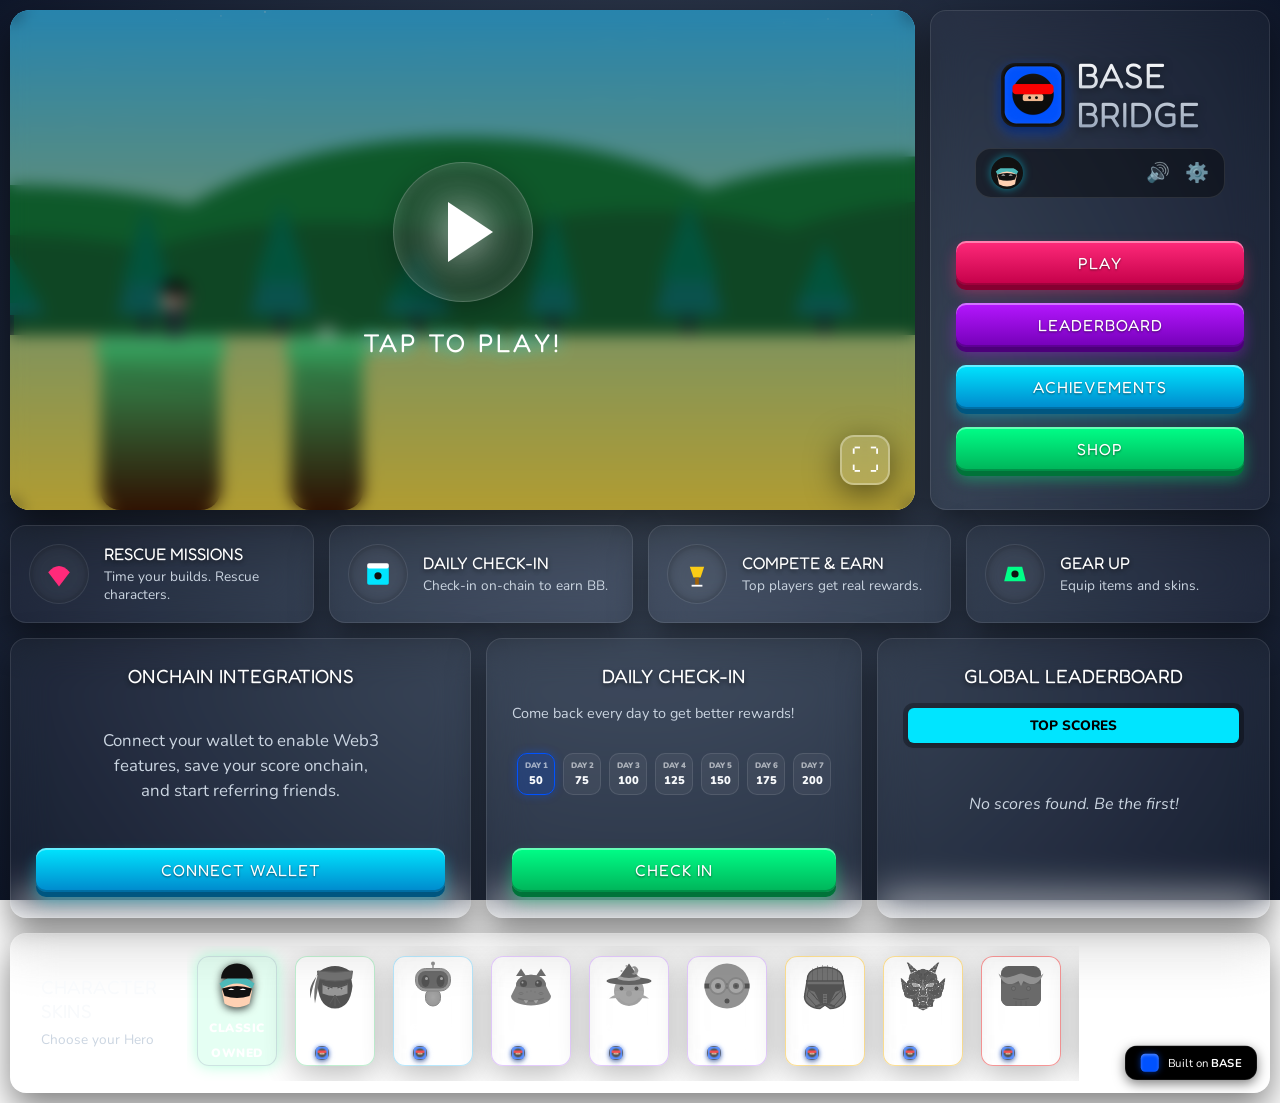
==== index.html @ f9de20bb "Reposition menu card below game in Wide Mode with horizontal toolbar layout" ====
<!DOCTYPE html>
<html lang="en">
<head>
<meta name="viewport" content="width=device-width, initial-scale=1.0, maximum-scale=1.0, user-scalable=no, viewport-fit=cover">

<title>Base Bridge</title>

<link rel="icon" type="image/png" href="/favicon.png">

<script type="importmap">
  {
    "imports": {
      "viem": "https://esm.sh/viem",
      "viem/chains": "https://esm.sh/viem/chains"
    }
  }
</script>

<link href="https://fonts.googleapis.com/css2?family=Fredoka+One&family=Nunito:wght@400;600;700;800;900&display=swap" rel="stylesheet">
<link rel="stylesheet" href="css/styles.css?v=97">
<script defer src="https://cdnjs.cloudflare.com/ajax/libs/ethers/6.7.0/ethers.umd.min.js"></script>
<!-- WalletConnect / Reown Standalone Modal -->
<script src="https://cdn.jsdelivr.net/npm/@walletconnect/modal@2.6.2/dist/index.js"></script>
<script defer src="js/firebase-config.js?v=97"></script>
<script defer src="js/web3.js?v=97"></script>
<script defer src="js/game.js?v=97"></script>
</head>
<body>
  
  <div id="modal-daily-calendar" class="modal-backdrop hidden" style="z-index: 99999 !important;" onclick="this.classList.add('hidden')">
    <div style="position: absolute; top: 10px; left: 10px; color: rgba(255,255,255,0.2); font-size: 10px; pointer-events: none;">v17</div>
    <div class="neon-modal" onclick="event.stopPropagation()">
      <div class="neon-modal-header">
        <div class="neon-title-box">DAILY CHECK-IN</div>
        <button class="neon-close" onclick="document.getElementById('modal-daily-calendar').classList.add('hidden')">&times;</button>
      </div>
      <div class="neon-cards-container" id="neon-cards-container"></div>
      <div class="neon-timeline-container" id="neon-timeline-container">
        <div class="neon-timeline-line"></div>
        <div class="neon-timeline-nodes" id="neon-timeline-nodes"></div>
      </div>
      <div class="neon-modal-footer" style="margin-top: 25px; text-align: center;">
        <button class="btn neon-claim-btn" id="btn-claim-daily">CHECK IN TODAY</button>
      </div>
    </div>
  </div>

  <div id="app">
    
    <!-- Top Row: Game & Menu -->
    <section class="top-row">
      <!-- Game Card -->
      <div class="game-card">
        <!-- Overlay Header -->
        <div class="game-header" id="game-header-ui" style="opacity: 0; pointer-events: none; transition: opacity 0.5s;">
          <div class="gh-left">
            <div class="gh-stat">
              <span class="gh-label">SCORE</span>
              <span class="gh-val" id="ui-score">0</span>
            </div>
            <div class="gh-stat">
              <span class="gh-label">BEST</span>
              <span class="gh-val" id="ui-best">0</span>
            </div>
          </div>
          <div class="gh-center">
            <div class="gh-level-text" id="ui-level-name">GREEN HILLS</div>
            <div class="gh-level-bar"><div class="gh-level-fill" id="ui-level-fill"></div></div>
          </div>
          <div class="gh-right">
            <div class="gh-coins"><div class="bb-token-small"></div> <span id="ui-coins">0</span></div>
          </div>
        </div>

        <!-- Canvas Wrapper -->
        <div class="canvas-wrapper" id="canvas-wrapper">
          <canvas id="gameCanvas"></canvas>
          
          <div id="start-overlay" class="game-overlay" style="background: rgba(0,0,0,0.3); backdrop-filter: blur(8px); display: flex; flex-direction: column; align-items: center; justify-content: center;">
            <div id="btn-start-overlay" style="width: 140px; height: 140px; background: rgba(255,255,255,0.1); backdrop-filter: blur(10px); border-radius: 50%; border: 1px solid rgba(255,255,255,0.2); display: flex; justify-content: center; align-items: center; cursor: pointer; box-shadow: 0 8px 32px rgba(0,0,0,0.3), inset 0 0 15px rgba(255,255,255,0.1); transition: 0.3s; margin-bottom: 25px;" onmouseover="this.style.transform='scale(1.1)'" onmouseout="this.style.transform='scale(1)'">
              <div style="width: 0; height: 0; border-top: 30px solid transparent; border-bottom: 30px solid transparent; border-left: 45px solid #fff; margin-left: 15px; filter: drop-shadow(0 0 20px rgba(255,255,255,0.8));"></div>
            </div>
            <div style="font-family: 'Fredoka One'; color: #fff; font-size: 1.6rem; text-transform: uppercase; letter-spacing: 3px; text-shadow: 0 0 15px rgba(0,229,255,1);">Tap to Play!</div>
          </div>

          <div id="perfect-msg" class="hidden">RESCUED! +2</div>
          <div id="tutorial-msg" class="tutorial-overlay hidden">
            <div class="tut-icon-svg"></div>
            <div class="tut-text">Tap and hold to build the bridge.</div>
          </div>
          <div class="game-overlay hidden" id="game-over-overlay">
            <h2 class="go-title">GAME OVER!</h2>
            <div class="go-stats-container" style="justify-content: center;">
              <!-- The single breakdown card will be injected here via JS -->
            </div>
            <div class="go-btn-wrapper" style="display:flex; flex-direction:column; gap:10px; margin-top:0;">
              <button class="btn btn-aaa btn-pink" id="btn-restart">PLAY AGAIN</button>
              <button class="btn btn-aaa btn-blue hidden" id="btn-submit-score">SUBMIT SCORE TO WEB3</button>
              <button class="btn btn-aaa btn-blue hidden" id="btn-revive" style="background: linear-gradient(135deg, #00e5ff, #0052ff); box-shadow: 0 0 20px rgba(0, 229, 255, 0.4); border: none; font-weight: 900; text-shadow: 0 0 10px rgba(255,255,255,0.5);">REVIVE (50 BB)</button>
            </div>
          </div>
        </div>
        <button id="btn-fullscreen" class="fullscreen-btn" title="Toggle Fullscreen">⛶</button>
      </div>

      <!-- Menu Card -->
      <div class="menu-card glass-panel">
        <div class="menu-top" style="height: 10px;"></div>
        <div class="menu-title-area">
          <div style="display: flex; align-items: center; gap: 12px; justify-content: center;">
            <div class="main-logo-icon"></div>
            <h1 class="menu-title">BASE<br>BRIDGE</h1>
          </div>
          <div class="user-profile-area" id="user-profile-area">
            <div class="user-avatar" id="current-user-avatar" style="width: 32px; height: 32px; border-radius: 50%; flex-shrink: 0; box-shadow: 0 0 8px rgba(0,229,255,0.5); overflow: hidden; display: flex; justify-content: center; align-items: center; background: #111;"></div>
            <span id="current-user-name" style="font-weight: 800; font-size: 1.1rem; color: #fff; flex: 1; text-align: left; overflow: hidden; text-overflow: ellipsis; white-space: nowrap;">Player</span>
            <div id="btn-mute-toggle" style="cursor: pointer; opacity: 0.8; font-size: 1.2rem; transition: 0.2s;" onmouseover="this.style.opacity=1" onmouseout="this.style.opacity=0.8">🔊</div>
            <div id="btn-profile-settings" style="cursor: pointer; opacity: 0.8; font-size: 1.2rem; transition: 0.2s; padding-left: 5px;" onmouseover="this.style.opacity=1" onmouseout="this.style.opacity=0.8">⚙️</div>
          </div>
        </div>
        
        <div class="menu-buttons">
          <button class="btn btn-aaa btn-pink" id="btn-play">PLAY</button>
          <button class="btn btn-aaa btn-purple" id="btn-leaderboard">LEADERBOARD</button>
          <button class="btn btn-aaa btn-blue" id="btn-achievements">ACHIEVEMENTS</button>
          <button class="btn btn-aaa btn-green" id="btn-equipment">SHOP</button>
        </div>
      </div>
    </section>

    <!-- Features Row -->
    <section class="features-row">
      <div class="feature-card glass-panel" id="fc-skill">
        <div class="fc-icon"><div class="svg-feat-rescue"></div></div>
        <div class="fc-text">
          <h4>RESCUE MISSIONS</h4>
          <p>Time your builds. Rescue characters.</p>
        </div>
      </div>
      <div class="feature-card glass-panel" id="fc-daily" onclick="window.openDailyModal()">
        <div class="fc-icon"><div class="svg-feat-daily"></div></div>
        <div class="fc-text">
          <h4>DAILY CHECK-IN</h4>
          <p>Check-in on-chain to earn BB.</p>
        </div>
      </div>
      <div class="feature-card glass-panel" id="fc-compete" onclick="document.getElementById('btn-leaderboard').click()">
        <div class="fc-icon"><div class="svg-feat-compete"></div></div>
        <div class="fc-text">
          <h4>COMPETE & EARN</h4>
          <p>Top players get real rewards.</p>
        </div>
      </div>
      <div class="feature-card glass-panel" id="fc-own" onclick="document.getElementById('btn-equipment').click()">
        <div class="fc-icon"><div class="svg-feat-gear"></div></div>
        <div class="fc-text">
          <h4>GEAR UP</h4>
          <p>Equip items and skins.</p>
        </div>
      </div>
    </section>

    <!-- Panels Row -->
    <section class="panels-row">
      <!-- Onchain Integrations -->
      <div class="panel-card glass-panel onchain-panel" id="onchain-panel">
        <h3 class="panel-title">ONCHAIN INTEGRATIONS</h3>
        <div id="onchain-connect-view" class="oc-connect-view">
          <div class="oc-text-wrapper">
            <p>Connect your wallet to enable Web3 features, save your score onchain, and start referring friends.</p>
          </div>
          <button class="btn btn-aaa btn-blue oc-bottom-btn" id="btn-connect-wallet">Checking Wallet...</button>
        </div>
        <div id="onchain-details-view" class="oc-list hidden">
          <div class="oc-item">
            <div class="oc-left"><span class="oc-icon-svg svg-net"></span> Connected to Base</div>
            <strong class="oc-val" id="network-status">No</strong>
          </div>
          <div class="oc-item">
            <div class="oc-left"><span class="oc-icon-svg svg-wallet"></span> Wallet Connected</div>
            <strong class="oc-val" id="wallet-address">--</strong>
          </div>
          <div class="oc-item">
            <div class="oc-left"><span class="oc-icon-svg svg-star"></span> Best Score</div>
            <strong class="oc-val" id="onchain-best">0</strong>
          </div>
          <div class="oc-item">
            <div class="oc-left"><span class="oc-icon-svg svg-link"></span> Referrals</div>
            <strong class="oc-val" id="onchain-refs">0</strong>
          </div>
          <div class="oc-action" style="display:flex; gap:10px; margin-top: 10px;">
            <button class="btn btn-switch-small hidden" id="btn-switch-network" style="flex:1;">Switch to Base</button>
            <button class="btn btn-switch-small" id="btn-disconnect-wallet" style="flex:1; background: #64748b; box-shadow: 0 4px 0 #334155;">Disconnect</button>
          </div>
          <div class="referral-box mt-2">
            <input type="text" id="ref-link-input" readonly value="">
            <button class="btn btn-small" id="btn-copy-ref">Copy Link</button>
          </div>
          <div id="referred-by-text" class="ref-credit hidden">Referred by: <span></span></div>
        </div>
      </div>

      <!-- Daily Check-in Panel -->
      <div class="panel-card glass-panel daily-checkin-panel" id="daily-checkin-section">
        <h3 class="panel-title">DAILY CHECK-IN</h3>
        <p class="panel-subtitle">Come back every day to get better rewards!</p>
        <div class="dashboard-daily-grid" id="dashboard-daily-grid" style="display: flex; gap: 8px; margin: 15px 0; justify-content: space-between; padding: 5px;"></div>
        <div class="dr-btn-wrapper oc-bottom-btn" style="margin-top: auto; padding-bottom: 0;">
          <button class="btn btn-aaa btn-green" id="btn-open-daily-modal" onclick="window.openDailyModal()">CHECK-IN</button>
        </div>
      </div>

      <!-- Leaderboard -->
      <div class="panel-card glass-panel leaderboard-panel" id="leaderboard-section">
        <h3 class="panel-title">GLOBAL LEADERBOARD</h3>
        <div class="lb-tabs">
          <button class="lb-tab active">TOP SCORES</button>
        </div>
        <div class="lb-rows" id="lb-rows-container">
          <div class="lb-empty">Play a game to see your scores here!</div>
        </div>
      </div>
    </section>

    <!-- Skins Footer -->
    <section class="skins-footer glass-panel" id="skins-section">
      <div class="sf-left">
        <h3>CHARACTER<br>SKINS</h3>
        <span class="sf-sub">Choose your Hero</span>
      </div>
      <div class="sf-center" id="skins-list"></div>
      <div class="sf-right">
        <div class="built-on-base-pill">
          <div class="bob-logo-square"></div>
          <div class="bob-text">Built on <strong>BASE</strong></div>
        </div>
      </div>
    </section>
  </div>

  <!-- MODALS BACKDROP CONTAINER -->
  <div id="modal-backdrop" class="modal-backdrop hidden" onclick="window.closeModals()">
    
    <!-- Info Modal -->
    <div id="modal-info" class="modal-card hidden" onclick="event.stopPropagation()">
      <div class="modal-close" onclick="window.closeModals()"></div>
      <h2 id="modal-info-title">Title</h2>
      <p id="modal-info-desc">Description</p>
      <button class="btn btn-aaa btn-blue" onclick="window.closeModals()">OK</button>
    </div>

    <!-- Wallet Picker Modal -->
    <div id="modal-wallet-picker" class="modal-panel hidden" onclick="event.stopPropagation()">
      <div class="modal-header">
        <h2>SELECT WALLET</h2>
        <button class="modal-close" onclick="window.closeModals()">&times;</button>
      </div>
      <p style="text-align:center; margin-bottom:20px; color:#94a3b8; font-size:0.9rem;">Connect your wallet to start playing.</p>
      
      <div class="wallet-grid">
        <div class="wallet-option" onclick="window.connectWallet('walletconnect')">
          <div class="wallet-icon-wrapper"><img src="https://icon.horse/icon/walletconnect.com" alt="WalletConnect"></div>
          <span>WalletConnect</span>
          <div class="wallet-badge badge-blue">QR CODE</div>
          <div class="wallet-arrow"></div>
        </div>
        <div class="wallet-option" onclick="window.connectWallet('metamask')">
          <div class="wallet-icon-wrapper"><img src="https://icon.horse/icon/metamask.io" alt="MetaMask"></div>
          <span>MetaMask</span>
          <div class="wallet-badge badge-installed hidden" data-wallet="metamask">INSTALLED</div>
          <div class="wallet-arrow"></div>
        </div>
        <div class="wallet-option" onclick="window.connectWallet('rabby')">
          <div class="wallet-icon-wrapper"><img src="https://icon.horse/icon/rabby.io" alt="Rabby"></div>
          <span>Rabby</span>
          <div class="wallet-badge badge-installed hidden" data-wallet="rabby">INSTALLED</div>
          <div class="wallet-arrow"></div>
        </div>
        <div class="wallet-option" onclick="window.connectWallet('okx')">
          <div class="wallet-icon-wrapper"><img src="https://icon.horse/icon/okx.com" alt="OKX"></div>
          <span>OKX</span>
          <div class="wallet-badge badge-installed hidden" data-wallet="okx">INSTALLED</div>
          <div class="wallet-arrow"></div>
        </div>
        <div class="wallet-option" onclick="window.connectWallet('zerion')">
          <div class="wallet-icon-wrapper"><img src="https://icon.horse/icon/zerion.io" alt="Zerion"></div>
          <span>Zerion</span>
          <div class="wallet-badge badge-installed hidden" data-wallet="zerion">INSTALLED</div>
          <div class="wallet-arrow"></div>
        </div>
        <div class="wallet-option" onclick="window.connectWallet('phantom')">
          <div class="wallet-icon-wrapper"><img src="https://icon.horse/icon/phantom.app" alt="Phantom"></div>
          <span>Phantom</span>
          <div class="wallet-badge badge-installed hidden" data-wallet="phantom">INSTALLED</div>
          <div class="wallet-arrow"></div>
        </div>
      </div>
    </div>

    <!-- Profile Settings Modal -->
    <div id="modal-profile" class="modal-card hidden" onclick="event.stopPropagation()">
      <div class="modal-close" onclick="window.closeModals()"></div>
      <h2>PROFILE SETTINGS</h2>
      <div class="profile-input-group" style="margin-bottom: 20px;">
        <label for="username-input" style="color:var(--text-dim); display:block; margin-bottom:5px; text-align:left; font-weight:bold;">Username</label>
        <input type="text" id="username-input" maxlength="15" placeholder="Enter username..." style="width:100%; padding:12px; border-radius:8px; border:1px solid rgba(255,255,255,0.2); background:rgba(0,0,0,0.5); color:#fff; font-family:'Fredoka One'; font-size:1.1rem; outline:none; text-align:center;">
      </div>
      <div class="profile-avatars-group">
        <label style="color:var(--text-dim); display:block; margin-bottom:10px; text-align:left; font-weight:bold;">Choose Avatar</label>
        <div class="avatar-grid" id="avatar-grid" style="display:flex; flex-wrap:wrap; gap:10px; justify-content:center; max-height:220px; overflow-y:auto; padding:5px;"></div>
      </div>
      <div style="display:flex; gap:15px; margin-top:20px;">
        <button class="btn btn-aaa btn-green" id="btn-save-profile" style="flex:1;">SAVE</button>
        <button class="btn btn-aaa btn-gray" onclick="window.closeModals()" style="flex:1;">CANCEL</button>
      </div>
    </div>

    <!-- Achievements Modal -->
    <div id="modal-achievements" class="modal-card modal-large hidden" onclick="event.stopPropagation()">
      <div class="modal-close" onclick="window.closeModals()"></div>
      <h2>ACHIEVEMENTS</h2>
      <div class="ach-tabs">
        <button class="ach-tab active" data-tab="general">NFT BADGES</button>
        <button class="ach-tab" data-tab="daily">DAILY</button>
        <button class="ach-tab" data-tab="weekly">WEEKLY</button>
      </div>
      <div class="achievements-list" id="achievements-list"></div>
    </div>

    <!-- Shop Modal -->
    <div id="modal-equip-shop" class="modal-card modal-large hidden" onclick="event.stopPropagation()">
      <div class="modal-close" onclick="window.closeModals()"></div>
      <h2>SHOP</h2>
      <div class="ach-tabs">
        <button class="equip-tab active" data-tab="hat">WEAR</button>
        <button class="equip-tab" data-tab="weapon">WEAPONS</button>
      </div>
      <div class="equip-grid" id="equip-list"></div>
    </div>

    <!-- Preview Modal -->
    <div id="modal-shop" class="modal-card modal-shop-layout hidden" onclick="event.stopPropagation()">
      <div class="shop-left">
        <canvas id="previewCanvas" width="300" height="400"></canvas>
      </div>
      <div class="shop-right">
        <h2 id="preview-name">Item</h2>
        <div class="preview-rarity" id="preview-rarity">Rarity</div>
        <div class="preview-price"><div class="bb-token-small"></div> <span id="preview-cost">0</span></div>
        <p class="preview-desc" id="preview-desc">Description</p>
        <div class="preview-actions" style="display:flex; gap: 15px; margin-top: 20px;">
          <button class="btn btn-aaa btn-green" id="btn-buy-equip" style="flex:1;">BUY & EQUIP</button>
          <button class="btn btn-aaa btn-gray" id="btn-preview-close" style="flex:1;">BACK</button>
        </div>
      </div>
    </div>

  </div>

  <script>
    // Global Modal Closer
    window.closeModals = function() {
      document.querySelectorAll('.modal-card, .modal-backdrop, .modal-panel').forEach(el => el.classList.add('hidden'));
    };

    // Daily Modal Opener Helper
    window.openDailyModal = function() {
      document.getElementById('modal-daily-calendar').classList.remove('hidden');
    };

    // Generic Info Modal Opener
    window.showInfoModal = function(title, desc) {
      document.getElementById('modal-info-title').innerText = title;
      document.getElementById('modal-info-desc').innerText = desc;
      document.getElementById('modal-info').classList.remove('hidden');
      document.getElementById('modal-backdrop').classList.remove('hidden');
    };
  </script>

</body>
</html>
---- css/styles.css ----
:root {
  --bg-gradient-top: #475569; /* Kül grisi (Slate 600) */
  --bg-gradient-bot: #0f172a; /* Koyu kül grisi (Slate 900) */
  --panel-bg: rgba(255, 255, 255, 0.03); /* Cam gibi saydam */
  --panel-border: rgba(255, 255, 255, 0.1); /* İnce cam sınırı */
  --text-main: #f8fafc;
  --text-dim: #cbd5e1;
  
  --pink-btn-1: #ff2a7a;
  --pink-btn-2: #c40049;
  --orange-btn-1: #ff9100;
  --orange-btn-2: #c26100;
  --purple-btn-1: #b517ff;
  --purple-btn-2: #7400b8;
  --blue-btn-1: #00e5ff;
  --blue-btn-2: #0088cc;
  --green-btn-1: #00ff88;
  --green-btn-2: #00b359;
  --base-blue: #0052FF;
}

* { box-sizing: border-box; margin: 0; padding: 0; user-select: none; font-family: 'Nunito', sans-serif; }

body {
  background: radial-gradient(circle at center, var(--bg-gradient-top), var(--bg-gradient-bot));
  background-attachment: fixed;
  color: var(--text-main);
  overflow-x: hidden;
  padding: 10px;
  margin: 0;
  min-height: 100vh;
}

h1, h2, h3, h4 { font-family: 'Fredoka One', cursive; font-weight: normal; }

#app { 
  width: 100%;
  max-width: 1400px; 
  margin: 0 auto; 
  display: flex; 
  flex-direction: column; 
  gap: 15px; 
}

/* Glass Panels */
.glass-panel {
  background: var(--panel-bg); backdrop-filter: blur(20px);
  border: 1px solid var(--panel-border); box-shadow: 0 15px 35px rgba(0,0,0,0.5);
  border-radius: 16px;
}

.text-3d-blue {
  color: var(--base-blue);
  font-family: 'Fredoka One', cursive;
  font-size: 1.4rem;
  text-transform: uppercase;
  letter-spacing: 1px;
  text-shadow: 
    0 1px 0 #003db3,
    0 2px 0 #003db3,
    0 3px 0 #003db3,
    0 4px 0 #003db3,
    0 5px 10px rgba(0,0,0,0.5);
  display: block;
}

.floating-text {
  position: absolute;
  pointer-events: none;
  font-family: 'Fredoka One', cursive;
  font-weight: bold;
  font-size: 1.2rem;
  color: #facc15;
  text-shadow: 0 2px 4px rgba(0,0,0,0.5);
  animation: floatUpFade 1s ease-out forwards;
  z-index: 1000;
}

@keyframes floatUpFade {
  0% { transform: translateY(0); opacity: 0; }
  20% { transform: translateY(-20px); opacity: 1; }
  100% { transform: translateY(-60px); opacity: 0; }
}

.hot-streak {
  color: #ff2a7a !important;
  text-shadow: 0 0 15px #ff2a7a !important;
  font-size: 1.5rem !important;
  animation: pulseShake 0.5s infinite !important;
}

@keyframes pulseShake {
  0% { transform: scale(1); }
  25% { transform: scale(1.1) rotate(2deg); }
  50% { transform: scale(1); }
  75% { transform: scale(1.1) rotate(-2deg); }
}

/* Redesigned 3D Squircle BB Token */
.bb-token-small { 
  display: inline-block; width: 24px; height: 24px; 
  background: url('../assets/bb-token.png') no-repeat center/contain; 
  border-radius: 6px;
  box-shadow: 0 2px 4px rgba(0,0,0,0.4), inset 0 0 5px rgba(255,255,255,0.2);
  filter: drop-shadow(0 0 2px rgba(0,82,255,0.8));
}
.bb-token-large { 
  display: inline-block; width: 64px; height: 64px; 
  background: url('../assets/bb-token.png') no-repeat center/contain; 
  border-radius: 14px;
  box-shadow: 0 5px 15px rgba(0,0,0,0.6), inset 0 0 10px rgba(255,255,255,0.3);
  filter: drop-shadow(0 0 5px rgba(0,82,255,0.8));
}

/* Custom Base Ninja Logo */
.main-logo-icon {
  width: 64px; height: 64px; flex-shrink: 0;
  background: url('../assets/bb-token.png') no-repeat center/contain;
  border-radius: 14px;
  box-shadow: 0 4px 10px rgba(0,0,0,0.4), inset 0 0 10px rgba(255,255,255,0.2);
  filter: drop-shadow(0 4px 6px rgba(0,82,255,0.6));
}

/* Custom Features Icons (Replacing Emojis) */
.svg-feat-rescue { width: 36px; height: 36px; background: url('data:image/svg+xml;utf8,<svg viewBox="0 0 100 100" xmlns="http://www.w3.org/2000/svg"><path d="M50 85 L20 45 Q50 10 80 45 Z" fill="%23ff2a7a"/></svg>') no-repeat center/contain; }
.svg-feat-daily { width: 36px; height: 36px; background: url('data:image/svg+xml;utf8,<svg viewBox="0 0 100 100" xmlns="http://www.w3.org/2000/svg"><rect x="20" y="30" width="60" height="50" rx="5" fill="%2300e5ff"/><rect x="20" y="20" width="60" height="15" rx="5" fill="%23fff"/><circle cx="50" cy="55" r="10" fill="%23111"/></svg>') no-repeat center/contain; }
.svg-feat-compete { width: 36px; height: 36px; background: url('data:image/svg+xml;utf8,<svg viewBox="0 0 100 100" xmlns="http://www.w3.org/2000/svg"><path d="M30 30 L70 30 L60 60 L40 60 Z" fill="%23facc15"/><rect x="45" y="60" width="10" height="20" fill="%23a16207"/><rect x="35" y="80" width="30" height="5" fill="%23fff"/></svg>') no-repeat center/contain; }
.svg-feat-gear { width: 36px; height: 36px; background: url('data:image/svg+xml;utf8,<svg viewBox="0 0 100 100" xmlns="http://www.w3.org/2000/svg"><path d="M30 30 L70 30 L80 70 L20 70 Z" fill="%2300ff88"/><circle cx="50" cy="50" r="10" fill="%23111"/></svg>') no-repeat center/contain; }

/* Custom Onchain Icons */
.oc-icon-svg { width: 18px; height: 18px; display: inline-block; flex-shrink:0;}
.svg-net { background: url('data:image/svg+xml;utf8,<svg viewBox="0 0 100 100" xmlns="http://www.w3.org/2000/svg"><circle cx="50" cy="50" r="45" fill="none" stroke="%2300e5ff" stroke-width="10"/><path d="M10 50 L90 50 M50 10 L50 90" stroke="%2300e5ff" stroke-width="10"/></svg>') no-repeat center/contain; }
.svg-wallet { background: url('data:image/svg+xml;utf8,<svg viewBox="0 0 100 100" xmlns="http://www.w3.org/2000/svg"><rect x="10" y="30" width="80" height="50" rx="10" fill="%23b517ff"/><circle cx="70" cy="55" r="8" fill="%23fff"/></svg>') no-repeat center/contain; }
.svg-star { background: url('data:image/svg+xml;utf8,<svg viewBox="0 0 100 100" xmlns="http://www.w3.org/2000/svg"><path d="M50 10 L60 40 L90 40 L65 60 L75 90 L50 70 L25 90 L35 60 L10 40 L40 40 Z" fill="%23facc15"/></svg>') no-repeat center/contain; }
.svg-link { background: url('data:image/svg+xml;utf8,<svg viewBox="0 0 100 100" xmlns="http://www.w3.org/2000/svg"><circle cx="30" cy="50" r="20" fill="none" stroke="%2300ff88" stroke-width="10"/><circle cx="70" cy="50" r="20" fill="none" stroke="%2300ff88" stroke-width="10"/><rect x="40" y="45" width="20" height="10" fill="%2300ff88"/></svg>') no-repeat center/contain; }
.tut-icon-svg { width: 80px; height: 80px; background: url('data:image/svg+xml;utf8,<svg viewBox="0 0 100 100" xmlns="http://www.w3.org/2000/svg"><circle cx="50" cy="50" r="40" fill="none" stroke="%23fff" stroke-width="8"/><circle cx="50" cy="50" r="20" fill="%2300ff88"/></svg>') no-repeat center/contain; animation: pulse 1.5s infinite; filter: drop-shadow(0 4px 10px rgba(0,0,0,0.8));}


/* AAA Buttons */
.btn-aaa {
  border: none; border-radius: 10px; padding: 12px 20px; font-family: 'Fredoka One'; font-size: 1rem; color: white; cursor: pointer; text-shadow: 0 1px 2px rgba(0,0,0,0.5); letter-spacing: 1px;
  transition: all 0.15s cubic-bezier(0.4, 0, 0.2, 1); outline: none; width: 100%; display: flex; justify-content: center; align-items: center;
}
.btn-aaa:active { transform: translateY(4px); box-shadow: none !important; filter: brightness(0.9); }
.btn-aaa:disabled { filter: grayscale(1); cursor: not-allowed; opacity: 0.5; transform: none; box-shadow: none; }

.btn-pink { background: linear-gradient(to bottom, var(--pink-btn-1), var(--pink-btn-2)); box-shadow: inset 0 2px 0 rgba(255,255,255,0.4), inset 0 -2px 0 rgba(0,0,0,0.2), 0 5px 0 #850031, 0 8px 15px rgba(255, 42, 122, 0.4); }
.btn-purple { background: linear-gradient(to bottom, var(--purple-btn-1), var(--purple-btn-2)); box-shadow: inset 0 2px 0 rgba(255,255,255,0.4), inset 0 -2px 0 rgba(0,0,0,0.2), 0 5px 0 #4c007a, 0 8px 15px rgba(181, 23, 255, 0.4); }
.btn-blue { background: linear-gradient(to bottom, var(--blue-btn-1), var(--blue-btn-2)); box-shadow: inset 0 2px 0 rgba(255,255,255,0.4), inset 0 -2px 0 rgba(0,0,0,0.2), 0 5px 0 #005680, 0 8px 15px rgba(0, 229, 255, 0.4); }
.btn-green { background: linear-gradient(to bottom, var(--green-btn-1), var(--green-btn-2)); box-shadow: inset 0 2px 0 rgba(255,255,255,0.4), inset 0 -2px 0 rgba(0,0,0,0.2), 0 5px 0 #007339, 0 8px 15px rgba(0, 255, 136, 0.4); }
.btn-gray { background: linear-gradient(to bottom, #64748b, #334155); box-shadow: inset 0 2px 0 rgba(255,255,255,0.2), inset 0 -2px 0 rgba(0,0,0,0.2), 0 5px 0 #0f172a, 0 8px 15px rgba(0,0,0,0.4); }

.mt-2 { margin-top: 10px;}
.mt-4 { margin-top: 20px;}
.mb-2 { margin-bottom: 10px;}

/* --- TOP ROW --- */
.top-row { display: flex; gap: 15px; height: 500px; transition: all 0.4s cubic-bezier(0.4, 0, 0.2, 1); }
.top-row.wide-mode { flex-direction: column; height: auto !important; gap: 15px; }
.top-row.wide-mode .game-card { flex: none !important; width: 100% !important; height: 500px; }
.top-row.wide-mode .menu-card { width: 100%; flex-direction: row !important; height: auto; min-height: 80px; padding: 15px 25px; justify-content: space-between; gap: 30px; }
.top-row.wide-mode .menu-title-area { flex-direction: row !important; margin: 0; gap: 30px; flex: 0 1 auto; }
.top-row.wide-mode .menu-buttons { flex-direction: row !important; margin: 0; gap: 12px; flex: 1; justify-content: center; }
.top-row.wide-mode .user-profile-area { max-width: 220px; }
.top-row.wide-mode .btn-aaa { padding: 8px 15px; font-size: 0.9rem; }
.top-row.wide-mode .menu-top { display: none; }

.game-card { flex: 1; border-radius: 20px; overflow: hidden; position: relative; box-shadow: 0 20px 40px rgba(0,0,0,0.6), inset 0 0 0 2px rgba(255,255,255,0.1); display: flex; flex-direction: column; }
.canvas-wrapper { position: absolute; inset: 0; z-index: 1; background: #000; cursor: pointer;}
canvas { 
  width: 100%; 
  height: 100%; 
  display: block; 
  touch-action: none; 
  image-rendering: -webkit-optimize-contrast;
}

.game-header { position: absolute; top: 0; left: 0; width: 100%; padding: 20px; display: flex; justify-content: space-between; z-index: 5; pointer-events: none; }
.gh-left { display: flex; flex-direction: column; gap: 5px; flex: 1;}
.gh-stat { display: flex; flex-direction: column; }
.gh-label { font-size: 0.8rem; font-weight: 800; color: #fff; text-shadow: 0 2px 4px rgba(0,0,0,0.8); }
.gh-val { font-size: 1.8rem; font-family: 'Fredoka One'; color: #fff; text-shadow: 0 2px 5px rgba(0,0,0,0.8); }

.gh-center { display: flex; flex-direction: column; align-items: center; justify-content: center; width: 400px; flex: 1; text-align: center; transition: opacity 0.3s; margin-top: -15px; }
.gh-level-text { font-family: 'Fredoka One'; font-size: 1.2rem; text-shadow: 0 2px 4px rgba(0,0,0,0.8); margin-bottom: 5px; color: #fff; transition: all 0.3s; }
.gh-level-bar { width: 100%; height: 6px; background: rgba(0,0,0,0.6); border-radius: 4px; overflow: hidden; border: 1px solid rgba(255,255,255,0.1); margin-top: 5px; box-shadow: 0 0 5px rgba(0,0,0,0.5); }
.gh-level-fill { width: 0%; height: 100%; background: #00ff88; border-radius: 4px; box-shadow: 0 0 10px #00ff88, 0 0 20px #00ff88; transition: width 0.3s ease, background 0.3s ease, box-shadow 0.3s ease; }

@keyframes levelFlash {
  0% { transform: scale(1); filter: brightness(1); }
  50% { transform: scale(1.15); filter: brightness(2); box-shadow: 0 0 30px currentColor; }
  100% { transform: scale(1); filter: brightness(1); }
}
.level-flash { animation: levelFlash 0.5s ease-out; }

@keyframes fillSpark {
  0% { filter: brightness(1); }
  50% { filter: brightness(2.5) contrast(1.5); }
  100% { filter: brightness(1); }
}
.spark-fill { animation: fillSpark 0.4s ease-out; }

.gh-right { display: flex; gap: 15px; align-items: flex-start; justify-content: flex-end; pointer-events: auto; flex: 1;}
.gh-coins { background: rgba(0,0,0,0.6); padding: 8px 15px; border-radius: 20px; font-weight: 800; font-size: 1.2rem; display: flex; align-items: center; gap: 10px; border: 1px solid rgba(255,255,255,0.2); text-shadow: 0 2px 4px rgba(0,0,0,0.8);}

/* MENU CARD */
.menu-card { width: 340px; padding: 25px; display: flex; flex-direction: column; align-items: center; position: relative; }
.menu-top { width: 100%; display: flex; justify-content: flex-end; height: 30px; }
.user-badge { background: rgba(0,0,0,0.4); padding: 6px 12px; border-radius: 12px; display: flex; align-items: center; gap: 8px; font-size: 0.85rem; font-weight: bold; border: 1px solid rgba(255,255,255,0.1); }
.user-avatar { width: 18px; height: 18px; background: #00e5ff; border-radius: 50%; box-shadow: 0 0 8px #00e5ff;}

.menu-title-area { margin: 10px 0 30px 0; display: flex; flex-direction: column; gap: 15px; align-items: center; justify-content: center; width: 100%;}
.menu-title { font-size: 2.2rem; line-height: 1.1; background: linear-gradient(to bottom, #ffffff, #94a3b8); -webkit-background-clip: text; -webkit-text-fill-color: transparent; filter: drop-shadow(0 2px 4px rgba(0, 0, 0, 0.5)); text-align: left;}

.user-profile-area { display: flex; align-items: center; gap: 10px; background: rgba(0,0,0,0.4); padding: 8px 15px; border-radius: 16px; border: 1px solid rgba(255,255,255,0.1); width: 100%; max-width: 250px; }

.menu-buttons { display: flex; flex-direction: column; gap: 18px; width: 100%; flex: 1; justify-content: center;}

/* Daily Check-in Calendar */
.calendar-day { 
  background: rgba(255,255,255,0.05); border: 1px solid rgba(255,255,255,0.1); 
  border-radius: 12px; height: 50px; display: flex; align-items: center; justify-content: center; 
  font-weight: 800; color: #fff; position: relative; transition: 0.3s; 
}
.calendar-day.claimed { 
  background: rgba(0, 255, 136, 0.1); border-color: #00ff88; 
  box-shadow: 0 0 10px rgba(0,255,136,0.3); color: #00ff88;
}
.calendar-day.current { 
  background: rgba(0, 82, 255, 0.2); border-color: #0052ff; 
  box-shadow: 0 0 15px rgba(0,82,255,0.5); 
}
.calendar-day.locked { opacity: 0.4; }
.calendar-day .day-num { font-size: 1.1rem; }
.calendar-day.claimed::after { 
  content: '✓'; position: absolute; top: -5px; right: -5px; 
  background: #00ff88; color: #000; width: 16px; height: 16px; 
  border-radius: 50%; font-size: 0.7rem; display: flex; 
  align-items: center; justify-content: center; font-weight: 900; 
}

.daily-checkin-row { margin: 15px 0; display: flex; justify-content: space-between; }
.checkin-day-card {
  flex: 1; min-width: 38px; max-width: 50px; background: rgba(255,255,255,0.05); 
  border: 1px solid rgba(255,255,255,0.1); border-radius: 10px;
  padding: 6px 2px; display: flex; flex-direction: column; align-items: center; gap: 2px;
  transition: 0.3s; position: relative; box-sizing: border-box;
}
.checkin-day-card.claimed { background: rgba(0,255,136,0.1); border-color: #00ff88; color: #00ff88; }
.checkin-day-card.current { background: rgba(0,82,255,0.2); border-color: #0052ff; box-shadow: 0 0 10px rgba(0,82,255,0.4); z-index: 2; }
.checkin-day-card .day-title { font-size: 0.5rem; font-weight: 900; opacity: 0.6; text-transform: uppercase; }
.checkin-day-card .reward-amt { font-size: 0.7rem; font-weight: 900; }
.checkin-day-card.claimed::after { content: '✓'; position: absolute; top: -4px; right: -4px; background: #00ff88; color: #000; width: 12px; height: 12px; border-radius: 50%; font-size: 0.5rem; display: flex; align-items: center; justify-content: center; font-weight: 900; }
.features-row { display: flex; gap: 15px; }
.feature-card { flex: 1; padding: 18px; display: flex; align-items: center; gap: 15px; border-radius: 16px; cursor: pointer; transition: 0.2s; }
.feature-card:hover { background: rgba(255, 255, 255, 0.05); transform: translateY(-3px); box-shadow: 0 10px 20px rgba(0,0,0,0.5); }
.fc-icon { font-size: 2.5rem; background: rgba(255,255,255,0.05); width: 60px; height: 60px; border-radius: 50%; display: flex; justify-content: center; align-items: center; border: 1px solid rgba(255,255,255,0.05); flex-shrink: 0; box-shadow: inset 0 0 10px rgba(0,0,0,0.3);}
.fc-text h4 { font-size: 1.05rem; margin-bottom: 4px; color: #fff; text-shadow: 0 2px 4px rgba(0,0,0,0.5);}
.fc-text p { font-size: 0.85rem; color: var(--text-dim); line-height: 1.3; }

/* --- PANELS ROW --- */
.panels-row { display: flex; gap: 15px; height: 280px; }

.panel-card { padding: 25px; display: flex; flex-direction: column; overflow: hidden; }
.panel-title { font-size: 1.2rem; color: #fff; margin-bottom: 15px; text-align: center; text-shadow: 0 2px 4px rgba(0,0,0,0.5); flex-shrink: 0;}

/* Onchain Integrations */
.onchain-panel { flex: 1.2; display: flex; flex-direction: column; }
.oc-connect-view { flex: 1; display: flex; flex-direction: column; align-items: center; text-align: center; padding: 0; position: relative; }
.oc-text-wrapper { flex: 1; display: flex; align-items: center; justify-content: center; width: 100%; padding-bottom: 20px; }
.oc-connect-view p { font-size: 1.05rem; color: var(--text-dim); line-height: 1.5; margin: 0; max-width: 280px; }
.oc-bottom-btn { margin-top: auto !important; margin-bottom: 0; }

.oc-list { display: flex; flex-direction: column; gap: 12px; font-size: 0.95rem; flex: 1; overflow-y: auto;}
.oc-item { display: flex; justify-content: space-between; align-items: center; background: rgba(0,0,0,0.3); padding: 10px 15px; border-radius: 10px; border: 1px solid rgba(255,255,255,0.05);}
.oc-left { display: flex; align-items: center; gap: 10px; color: #ccd6f6; font-weight: 600; }
.oc-val { font-family: monospace; font-size: 1.1rem; }
.text-green { color: #00ff88; }
.btn-switch-small { background: #ff2a7a; border: none; color: white; padding: 8px 15px; border-radius: 8px; font-weight: 800; cursor: pointer; box-shadow: 0 4px 0 #850031; }
.btn-switch-small:active { transform: translateY(2px); box-shadow: 0 2px 0 #850031; }
.referral-box { display: flex; gap: 10px; align-items: center; background: rgba(0,0,0,0.3); padding: 10px; border-radius: 10px; border: 1px solid rgba(255,255,255,0.05);}
.referral-box input { flex: 1; padding: 10px; border-radius: 6px; border: none; background: rgba(0,0,0,0.4); color: white; outline: none; font-family: monospace; font-size: 0.85rem; }
.btn-small { padding: 10px 15px; font-size: 0.9rem; border-radius: 6px; background: #00e5ff; border:none; color:#000; font-weight:900; cursor:pointer;}
.ref-credit { font-size: 0.85rem; color: #00ff88; text-align: center; margin-top: 5px; }

/* Daily Reward */
.daily-reward-panel { flex: 1; align-items: center; text-align: center; display: flex; flex-direction: column; justify-content: space-between;}
.panel-subtitle { font-size: 0.9rem; color: var(--text-dim); margin-bottom: 10px; flex-shrink: 0;}
.dr-box { background: rgba(0,0,0,0.3); border-radius: 12px; padding: 15px; display: flex; align-items: center; gap: 20px; width: 100%; justify-content: center; border: 1px solid rgba(255,255,255,0.05); flex: 1; margin-bottom: 15px;}
.dr-amount { display: flex; flex-direction: column; text-align: left; }
.dr-amount strong { font-size: 1.2rem; color: #00e5ff; font-weight:900; text-shadow: 0 0 10px rgba(0,229,255,0.8), 0 0 20px rgba(0,229,255,0.4);}
.dr-amount span { font-size: 0.85rem; color: #fff; font-weight: bold; }
.dr-btn-wrapper { width: 100%; flex-shrink: 0; padding-bottom: 0;}

/* Leaderboard */
.leaderboard-panel { flex: 1; }
.lb-tabs { display: flex; gap: 5px; margin-bottom: 15px; background: rgba(0,0,0,0.3); padding: 5px; border-radius: 10px; }
.lb-tab { flex: 1; background: transparent; border: none; color: var(--text-dim); font-weight: 800; padding: 8px; border-radius: 6px; cursor: pointer; font-size: 0.85rem; }
.lb-tab.active { background: #00e5ff; color: #000; box-shadow: 0 2px 5px rgba(0,0,0,0.2); }
.lb-rows { display: flex; flex-direction: column; gap: 8px; overflow-y: auto; flex:1;}
.lb-row { display: flex; justify-content: space-between; align-items: center; background: rgba(0,0,0,0.3); padding: 12px 15px; border-radius: 10px; border: 1px solid rgba(255,255,255,0.05);}
.lb-rank { width: 28px; height: 28px; border-radius: 50%; display: flex; justify-content: center; align-items: center; font-family: 'Fredoka One'; font-size: 1rem; box-shadow: inset 0 0 5px rgba(0,0,0,0.5);}
.rank-1 { background: #ffd700; color: #854d0e; }
.rank-2 { background: #e2e8f0; color: #334155; }
.rank-3 { background: #cd7f32; color: #fff; }
.rank-4 { background: transparent; color: #fff; border: 1px solid rgba(255,255,255,0.2);}
.lb-addr { font-family: monospace; color: #ccd6f6; flex: 1; margin-left: 15px; font-size: 1rem;}
.lb-score { font-family: 'Fredoka One'; color: #00e5ff; font-size: 1.1rem;}
.lb-empty { text-align: center; color: var(--text-dim); font-style: italic; margin-top: 30px; }

/* --- SKINS FOOTER --- */
.skins-footer { display: flex; justify-content: space-between; align-items: center; padding: 20px 30px; height: 160px; position: relative;}
.sf-left h3 { font-size: 1.2rem; line-height: 1.2; margin-bottom: 5px; }
.sf-sub { font-size: 0.85rem; color: var(--text-dim); }

.sf-center { display: flex; gap: 8px; overflow-x: auto; flex: 1; margin: 0 160px 0 30px; padding: 5px 5px 10px 5px; }
.sf-center::-webkit-scrollbar { height: 8px; }
.sf-center::-webkit-scrollbar-thumb { background: rgba(255,255,255,0.2); border-radius: 4px; }
.skin-item { 
  width: 80px; height: 110px; 
  background: rgba(255,255,255,0.02); 
  backdrop-filter: blur(25px); 
  border-radius: 12px; 
  display: flex; flex-direction: column; align-items: center; justify-content: center; 
  border: 1px solid rgba(255,255,255,0.15); 
  cursor: pointer; transition: 0.3s cubic-bezier(0.4, 0, 0.2, 1); 
  position: relative; 
  box-shadow: 0 8px 32px rgba(0,0,0,0.4); 
  flex-shrink: 0;
  margin: 5px;
}
.skin-item:hover {
  transform: translateY(-3px);
  border-color: rgba(255,255,255,0.4);
  background: linear-gradient(135deg, rgba(255,255,255,0.12), rgba(255,255,255,0.02));
  z-index: 10;
  box-shadow: inset 0 1px 1px rgba(255,255,255,0.2), 0 10px 20px rgba(0,0,0,0.4);
}

.skin-item.active { border-color: #00ff88; background: rgba(0, 255, 136, 0.1); box-shadow: 0 0 15px rgba(0, 255, 136, 0.3); }
.skin-item.locked { opacity: 0.7; }
.skin-item.locked .skin-avatar { filter: grayscale(1) brightness(0.5); }

/* Rarity Borders & Glows */
.skin-item.common { border-color: rgba(148, 163, 184, 0.3); }
.skin-item.uncommon { border-color: rgba(34, 197, 94, 0.4); }
.skin-item.rare { border-color: rgba(56, 189, 248, 0.5); }
.skin-item.epic { border-color: rgba(192, 132, 252, 0.6); }
.skin-item.legendary { border-color: rgba(251, 191, 36, 0.7); }
.skin-item.mythic { border-color: rgba(239, 68, 68, 0.8); }

.skin-item span { font-size: 0.75rem; font-weight: 900; text-align: center; margin-top: 10px; color: #fff; line-height: 1.2; text-transform: uppercase; letter-spacing: 0.5px; }
.skin-price { color: #00e5ff; font-size: 0.75rem; display: flex; align-items: center; gap:4px; justify-content: center;}

/* Vector Equipment Grid */
.equip-grid { display: flex; flex-wrap: wrap; gap: 15px; overflow-y: auto; max-height: 400px; padding: 5px 5px 5px 5px;}
.equip-item { 
  width: calc(33.333% - 12px); 
  background: rgba(255,255,255,0.02); 
  backdrop-filter: blur(25px); 
  border-radius: 12px; 
  display: flex; flex-direction: column; align-items: center; justify-content: center; 
  border: 1px solid rgba(255,255,255,0.15); 
  cursor: pointer; transition: 0.3s cubic-bezier(0.4, 0, 0.2, 1); 
  padding: 15px 0; 
  position: relative;
  box-shadow: 0 8px 32px rgba(0,0,0,0.4);
}
.equip-item:hover {
  transform: translateY(-3px);
  border-color: rgba(255,255,255,0.4);
  background: linear-gradient(135deg, rgba(255,255,255,0.12), rgba(255,255,255,0.02));
  z-index: 10;
  box-shadow: inset 0 1px 1px rgba(255,255,255,0.2), 0 10px 20px rgba(0,0,0,0.4);
}

.equip-item.active { border-color: #00ff88; background: rgba(0, 255, 136, 0.1); box-shadow: 0 0 15px rgba(0, 255, 136, 0.3); }
.equip-item.locked { opacity: 0.7; }

/* Rarity for Equip */
.equip-item.common { border-color: rgba(148, 163, 184, 0.3); }
.equip-item.uncommon { border-color: rgba(34, 197, 94, 0.4); }
.equip-item.rare { border-color: rgba(56, 189, 248, 0.5); }
.equip-item.epic { border-color: rgba(192, 132, 252, 0.6); }
.equip-item.legendary { border-color: rgba(251, 191, 36, 0.7); }
.equip-item.mythic { border-color: rgba(239, 68, 68, 0.8); }

.equip-item span { font-size: 0.8rem; font-weight: 900; text-align: center; margin-top: 10px; color: #fff; text-transform: uppercase; letter-spacing: 0.5px; }
.equip-item .skin-price { font-size: 0.75rem; color: #94a3b8; margin-top: 2px; }

.skin-avatar { width: 50px; height: 50px; font-size: 35px; display: flex; justify-content: center; align-items: center; filter: drop-shadow(0 2px 4px rgba(0,0,0,0.8));}
.classic-avatar { background: url('data:image/svg+xml;utf8,<svg viewBox="0 0 100 100" xmlns="http://www.w3.org/2000/svg"><path d="M 20 60 C 15 20 85 20 80 60 L 75 85 Q 50 100 25 85 Z" fill="%23ffd1b3"/><path d="M 15 45 Q 50 15 85 45 L 80 55 Q 50 35 20 55 Z" fill="%234db8b8"/><path d="M 18 35 C 20 -5 80 -5 82 35 Z" fill="%23111"/><path d="M 20 55 Q 50 45 80 55 L 75 70 Q 50 78 25 70 Z" fill="%23111"/><path d="M 32 58 Q 38 52 45 58 Z" fill="%23fff"/><path d="M 55 58 Q 62 52 68 58 Z" fill="%23fff"/></svg>') no-repeat center/contain; }
.ninja-avatar { background: url('data:image/svg+xml;utf8,<svg viewBox="0 0 100 100" xmlns="http://www.w3.org/2000/svg"><path d="M 20 20 Q 50 0 80 20 L 85 50 Q 80 95 50 95 Q 20 95 15 50 Z" fill="%23111"/><path d="M 25 45 Q 50 60 75 45 L 75 65 Q 50 75 25 65 Z" fill="%23fcd34d"/><path d="M 25 48 L 45 55 L 45 52 L 25 45 Z" fill="%23111"/><path d="M 75 48 L 55 55 L 55 52 L 75 45 Z" fill="%23111"/><path d="M 30 55 Q 38 52 42 56 Q 38 60 30 55 Z" fill="%23fff"/><circle cx="37" cy="55" r="2" fill="%23111"/><path d="M 70 55 Q 62 52 58 56 Q 62 60 70 55 Z" fill="%23fff"/><circle cx="63" cy="55" r="2" fill="%23111"/><path d="M 50 68 L 40 85 M 50 68 L 60 85 M 50 68 L 50 90" stroke="%23333" stroke-width="2" fill="none"/><path d="M 17 35 Q 50 45 83 35 L 85 20 Q 50 25 15 20 Z" fill="%23ef4444"/><path d="M 17 35 Q 50 45 83 35 L 85 20 Q 50 25 15 20 Z" fill="none" stroke="%23b91c1c" stroke-width="2"/><path d="M 15 30 Q 5 60 10 85 Q 15 60 20 30 Z" fill="%23ef4444"/><path d="M 18 25 Q -5 50 0 75 Q 5 50 15 25 Z" fill="%23dc2626"/></svg>') no-repeat center/contain; }
.cyber-avatar { background: url('data:image/svg+xml;utf8,<svg viewBox="0 0 100 100" xmlns="http://www.w3.org/2000/svg"><defs><radialGradient id="astroBg2" cx="50%25" cy="50%25" r="50%25"><stop offset="0%25" stop-color="%23ffffff"/><stop offset="100%25" stop-color="%23cbd5e1"/></radialGradient></defs><rect x="35" y="55" width="30" height="35" rx="15" fill="url(%23astroBg2)" stroke="%2394a3b8" stroke-width="2"/><path d="M 50 15 L 50 5" stroke="%23cbd5e1" stroke-width="3"/><circle cx="50" cy="5" r="4" fill="%2300e5ff"/><rect x="15" y="15" width="70" height="45" rx="20" fill="url(%23astroBg2)" stroke="%2394a3b8" stroke-width="2"/><rect x="20" y="20" width="60" height="35" rx="15" fill="%230052ff"/><ellipse cx="35" cy="40" rx="8" ry="12" fill="%23111"/><circle cx="37" cy="35" r="3" fill="%23fff"/><ellipse cx="65" cy="40" rx="8" ry="12" fill="%23111"/><circle cx="67" cy="35" r="3" fill="%23fff"/></svg>') no-repeat center/contain; }
.demon-avatar { background: url('../images/demon_avatar.jpg') no-repeat center/contain; mix-blend-mode: screen; }
.dino-avatar { background: url('data:image/svg+xml;utf8,<svg viewBox="0 0 100 100" xmlns="http://www.w3.org/2000/svg"><polygon points="30,15 20,30 40,30" fill="%233a6a40"/><polygon points="70,15 60,30 80,30" fill="%233a6a40"/><path d="M 20 50 C 20 20, 80 20, 80 50 L 90 70 C 90 95, 10 95, 10 70 Z" fill="%2370a174"/><path d="M 20 50 C 20 20, 80 20, 80 50 C 60 55, 40 55, 20 50 Z" fill="%234a7a50"/><circle cx="35" cy="45" r="7" fill="%23111"/><circle cx="33" cy="43" r="2" fill="%23fff"/><circle cx="65" cy="45" r="7" fill="%23111"/><circle cx="63" cy="43" r="2" fill="%23fff"/><ellipse cx="30" cy="65" rx="4" ry="2" fill="none" stroke="%234a7a50" stroke-width="2"/><ellipse cx="70" cy="65" rx="4" ry="2" fill="none" stroke="%234a7a50" stroke-width="2"/><circle cx="50" cy="60" r="1.5" fill="%234a7a50"/><circle cx="42" cy="62" r="1.5" fill="%234a7a50"/><circle cx="58" cy="62" r="1.5" fill="%234a7a50"/><path d="M 25 75 Q 50 85 75 75" fill="none" stroke="%234a7a50" stroke-width="3" stroke-linecap="round"/><polygon points="35,78 40,85 45,79" fill="%23fff"/><polygon points="65,78 60,85 55,79" fill="%23fff"/></svg>') no-repeat center/contain; }
.wizard-avatar { background: url('data:image/svg+xml;utf8,<svg viewBox="0 0 100 100" xmlns="http://www.w3.org/2000/svg"><circle cx="50" cy="60" r="30" fill="%23ffedd5"/><path d="M 20 60 Q 50,110 80 60 Z" fill="%23fff"/><circle cx="35" cy="55" r="4" fill="%23111"/><circle cx="65" cy="55" r="4" fill="%23111"/><path d="M 25 45 Q 35 40 45 45" fill="none" stroke="%23fff" stroke-width="4" stroke-linecap="round"/><path d="M 55 45 Q 65 40 75 45" fill="none" stroke="%23fff" stroke-width="4" stroke-linecap="round"/><path d="M 25 40 L 50 5 L 75 40 Z" fill="%231e40af"/><ellipse cx="50" cy="40" rx="45" ry="8" fill="%231e40af"/><path d="M 27 36 Q 50 44 73 36 L 70 30 Q 50 38 30 30 Z" fill="%23fff"/><path d="M 50 68 Q 30 60 10 75 Q 30 75 50 68 Z" fill="%23fff"/><path d="M 50 68 Q 70 60 90 75 Q 70 75 50 68 Z" fill="%23fff"/><circle cx="50" cy="65" r="6" fill="%23fbcfe8"/><path d="M 55 25 A 6 6 0 1 0 55 13 A 8 8 0 1 1 55 25 Z" fill="%23facc15"/><circle cx="35" cy="20" r="2" fill="%23fff"/><circle cx="45" cy="10" r="2" fill="%23fff"/><circle cx="65" cy="25" r="2" fill="%23fff"/></svg>') no-repeat center/contain; }
.troop-avatar { background: url('data:image/svg+xml;utf8,<svg viewBox="0 0 100 100" xmlns="http://www.w3.org/2000/svg"><path d="M 15 35 C 15 5, 85 5, 85 35 L 90 65 C 95 85, 75 95, 60 95 L 50 88 L 40 95 C 25 95, 5 85, 10 65 Z" fill="%23ef4444" stroke="%23111" stroke-width="3" stroke-linejoin="round"/><path d="M 12 40 L 88 40" fill="none" stroke="%23111" stroke-width="3"/><path d="M 13 48 L 87 48" fill="none" stroke="%23111" stroke-width="3"/><path d="M 25 15 L 25 40 M 35 10 L 35 40 M 45 8 L 45 40 M 55 8 L 55 40 M 65 10 L 65 40 M 75 15 L 75 40" stroke="%23111" stroke-width="1.5" opacity="0.6"/><path d="M 13 48 L 87 48 L 83 58 L 50 68 L 17 58 Z" fill="%23111"/><path d="M 28 58 L 72 58 L 60 85 L 40 85 Z" fill="%23111"/><path d="M 17 58 L 42 85 L 32 90 L 14 70 Z" fill="%23ef4444" stroke="%23111" stroke-width="2" stroke-linejoin="round"/><path d="M 25 65 L 35 78 M 30 62 L 40 75" stroke="%23111" stroke-width="2"/><path d="M 83 58 L 58 85 L 68 90 L 86 70 Z" fill="%23ef4444" stroke="%23111" stroke-width="2" stroke-linejoin="round"/><path d="M 75 65 L 65 78 M 70 62 L 60 75" stroke="%23111" stroke-width="2"/><path d="M 45 65 L 55 65 L 55 88 L 45 88 Z" fill="%23ef4444" stroke="%23111" stroke-width="2" stroke-linejoin="round"/><path d="M 47 70 L 53 70 M 47 75 L 53 75 M 47 80 L 53 80" stroke="%23111" stroke-width="2"/><path d="M 30 92 L 50 85 L 70 92" fill="none" stroke="%23111" stroke-width="3" stroke-linejoin="round"/></svg>') no-repeat center/contain; }
.galaxy-avatar { background: url('data:image/svg+xml;utf8,<svg viewBox="0 0 100 100" xmlns="http://www.w3.org/2000/svg"><rect x="10" y="10" width="80" height="80" rx="15" fill="%231e3a8a"/><path d="M 10 45 L 90 45 L 90 75 A 15 15 0 0 1 75 90 L 25 90 A 15 15 0 0 1 10 75 Z" fill="%239333ea"/><path d="M 5 25 C 15 50, 30 50, 45 40 L 50 50 L 55 40 C 70 50, 85 50, 95 25 C 80 40, 70 30, 50 25 C 30 30, 20 40, 5 25 Z" fill="%23facc15"/><circle cx="35" cy="55" r="4" fill="%23ef4444" stroke="%23111" stroke-width="1"/><circle cx="65" cy="55" r="4" fill="%23ef4444" stroke="%23111" stroke-width="1"/><path d="M 35 75 Q 50 80 65 75" fill="none" stroke="%23581c87" stroke-width="2" stroke-linecap="round"/><path d="M 40 80 L 40 90 M 50 80 L 50 90 M 60 80 L 60 90" stroke="%23581c87" stroke-width="1.5"/></svg>') no-repeat center/contain; }
.pika-avatar { background: url('data:image/svg+xml;utf8,<svg viewBox="0 0 100 100" xmlns="http://www.w3.org/2000/svg"><path d="M 50 10 L 40 25 L 55 25 L 45 45 Z" fill="%23facc15" stroke="%23ca8a04" stroke-width="2"/><path d="M 20 40 L 5 10 L 40 30 Z" fill="%23facc15"/><path d="M 20 40 L 5 10 L 15 25 Z" fill="%23111"/><path d="M 80 40 L 95 10 L 60 30 Z" fill="%23facc15"/><path d="M 80 40 L 95 10 L 85 25 Z" fill="%23111"/><circle cx="50" cy="55" r="35" fill="%23facc15"/><circle cx="25" cy="65" r="8" fill="%23ef4444"/><circle cx="75" cy="65" r="8" fill="%23ef4444"/><circle cx="35" cy="52" r="6" fill="%23111"/><circle cx="65" cy="52" r="6" fill="%23111"/><circle cx="33" cy="49" r="2" fill="%23fff"/><circle cx="63" cy="49" r="2" fill="%23fff"/><circle cx="37" cy="55" r="1.5" fill="%23ca8a04"/><circle cx="67" cy="55" r="1.5" fill="%23ca8a04"/><circle cx="50" cy="60" r="2" fill="%23111"/><path d="M 42 63 Q 46 68 50 63 Q 54 68 58 63" fill="none" stroke="%23111" stroke-width="3" stroke-linecap="round"/></svg>') no-repeat center/contain; }
.mini-avatar { background: url('data:image/svg+xml;utf8,<svg viewBox="0 0 100 100" xmlns="http://www.w3.org/2000/svg"><circle cx="50" cy="50" r="45" fill="%23facc15"/><rect x="5" y="45" width="90" height="10" fill="%23111"/><circle cx="32" cy="50" r="18" fill="%2394a3b8"/><circle cx="68" cy="50" r="18" fill="%2394a3b8"/><circle cx="32" cy="50" r="14" fill="%23fff"/><circle cx="68" cy="50" r="14" fill="%23fff"/><circle cx="32" cy="50" r="6" fill="%2378350f"/><circle cx="68" cy="50" r="6" fill="%2378350f"/><circle cx="32" cy="50" r="3" fill="%23111"/><circle cx="68" cy="50" r="3" fill="%23111"/><circle cx="50" cy="80" r="5" fill="%23111"/></svg>') no-repeat center/contain; }

/* Fixed Built on Base Badge per instructions */
.sf-right { position: absolute; right: 12px; bottom: 12px; display: flex; align-items: flex-end; transform: scale(0.75); transform-origin: bottom right; }
.built-on-base-pill { background: #000; padding: 10px 20px; border-radius: 16px; display: flex; align-items: center; gap: 12px; border: 1px solid rgba(255,255,255,0.1); box-shadow: 0 5px 15px rgba(0,0,0,0.5); }
.built-on-base-pill .bob-logo-square { width: 24px; height: 24px; background: #0052FF; border-radius: 6px; box-shadow: inset 0 2px 4px rgba(255,255,255,0.3), 0 0 8px rgba(0,82,255,0.6); }
.built-on-base-pill .bob-text { color: white; font-size: 0.95rem; }

.hidden { display: none !important; }

/* Canvas Overlays */
.game-overlay { position: absolute; inset: 0; background: rgba(0,0,0,0.6); backdrop-filter: blur(8px); display: flex; flex-direction: column; justify-content: center; align-items: center; z-index: 10; }
.game-overlay h2 { 
  font-family: 'Fredoka One';
  font-size: 2.2rem; 
  color: #fff; 
  text-shadow: 0 0 20px rgba(255,255,255,0.4); 
  margin: 0;
  margin-bottom: 5px;
  letter-spacing: 2px;
}
.go-stats-container { display: flex; gap: 20px; justify-content: center; align-items: stretch; width: 100%; max-width: 650px; margin-bottom: 10px; }
.game-over-stats { 
  background: rgba(0,0,0,0.7); 
  padding: 12px 18px; 
  border-radius: 18px; 
  border: 1px solid rgba(255,255,255,0.1); 
  box-shadow: 0 15px 35px rgba(0,0,0,0.5); 
  display: flex; 
  flex-direction: column; 
  gap: 5px; 
  text-align: left; 
  position: relative; 
  width: 90%;
  max-width: 290px;
}
.breakdown-box { font-size: 0.85rem; }
.breakdown-row { font-size: 0.9rem; }
.go-btn-wrapper { margin-top: 0px !important; transform: scale(0.95); }
.breakdown-box { 
  background: rgba(255,255,255,0.07); backdrop-filter: blur(20px); 
  padding: 20px; border-radius: 20px; border: 1px solid rgba(255,255,255,0.2); 
  box-shadow: 0 15px 35px rgba(0,0,0,0.4), inset 0 0 20px rgba(255,255,255,0.05); 
  display: flex; flex-direction: column; gap: 0px; flex: 1; text-align: left;
}
.go-stat-row, .breakdown-row { display: flex; justify-content: space-between; align-items: center; padding: 8px 0 8px 20px; position: relative; border-bottom: 1px solid rgba(255,255,255,0.05); }
.go-stat-row::before { content: ''; position: absolute; left: 0; top: 50%; transform: translateY(-50%); width: 6px; height: 6px; background: #fff; border-radius: 50%; box-shadow: 0 0 8px #fff; }
.breakdown-row::before { content: ''; position: absolute; left: 0; top: 50%; transform: translateY(-50%); width: 6px; height: 6px; background: #facc15; border-radius: 50%; box-shadow: 0 0 8px #facc15; }
.go-stat-row:last-child, .breakdown-row:last-child { border-bottom: none; }
.go-stat-row span, .breakdown-row span { color: var(--text-dim); font-size: 0.85rem; font-weight: 800; text-transform: uppercase; letter-spacing: 0.5px; }
.go-stat-row strong, .breakdown-row strong { font-family: 'Fredoka One'; font-size: 1.2rem; color: #fff; text-shadow: 0 0 8px rgba(255,255,255,0.2); }
.go-btn-wrapper { max-width: 250px; width: 100%; display: flex; flex-direction: column;}

#perfect-msg { position: absolute; top: 30%; width: 100%; text-align: center; font-size: 3.5rem; font-family: 'Fredoka One'; color: #00ff88; text-shadow: 0 4px 15px rgba(0,0,0,0.8); opacity: 0; transform: scale(0.5); transition: 0.3s cubic-bezier(0.175, 0.885, 0.32, 1.275); z-index: 8; pointer-events: none; }
#perfect-msg.show { opacity: 1; transform: scale(1); }

.tutorial-overlay { position: absolute; inset: 0; background: rgba(0,0,0,0.5); display: flex; flex-direction: column; justify-content: center; align-items: center; z-index: 9; pointer-events: none; }
.tut-text { font-family: 'Fredoka One'; font-size: 2rem; text-align: center; text-shadow: 0 4px 10px rgba(0,0,0,0.9); margin-top: 20px;}
@keyframes pulse { 0%, 100% { transform: scale(1); } 50% { transform: scale(1.1); } }

/* Fullscreen Button */
.fullscreen-btn {
  position: absolute;
  bottom: 25px;
  right: 25px;
  width: 50px;
  height: 50px;
  background: rgba(255, 255, 255, 0.15);
  backdrop-filter: blur(12px);
  border: 2px solid rgba(255, 255, 255, 0.3);
  border-radius: 14px;
  color: white;
  font-size: 1.8rem;
  display: flex;
  justify-content: center;
  align-items: center;
  cursor: pointer;
  z-index: 9999999;
  transition: all 0.2s cubic-bezier(0.4, 0, 0.2, 1);
  box-shadow: 0 8px 32px rgba(0,0,0,0.5);
}

.fullscreen-btn:hover {
  background: rgba(255, 255, 255, 0.2);
  transform: scale(1.1);
  box-shadow: 0 6px 20px rgba(0,0,0,0.4);
}

.fullscreen-btn:active {
  transform: scale(0.95);
}

/* Fullscreen States */
.game-card:fullscreen {
  width: 100vw !important;
  height: 100vh !important;
  max-width: none !important;
  max-height: none !important;
  border-radius: 0 !important;
  margin: 0 !important;
  background: #000;
}

.game-card:-webkit-full-screen {
  width: 100vw !important;
  height: 100vh !important;
  border-radius: 0 !important;
}

.game-card:fullscreen .canvas-wrapper {
  border-radius: 0 !important;
}

/* Force Landscape for Mobile Fullscreen */
@media screen and (max-width: 900px) and (orientation: portrait) {
  .game-card.force-landscape:fullscreen {
    width: 100vh !important;
    height: 100vw !important;
    transform: rotate(90deg);
    transform-origin: center center;
    position: fixed;
    top: 50%;
    left: 50%;
    margin: 0;
    translate: -50% -50%;
    z-index: 999999;
  }
}

/* Fake Fullscreen Fallback */
.game-card.fake-fullscreen {
  position: fixed !important;
  top: 0 !important;
  left: 0 !important;
  width: 100vw !important;
  height: 100dvh !important;
  z-index: 999999999 !important;
  border-radius: 0 !important;
  margin: 0 !important;
  background: #000 !important;
}

.body-fullscreen #app > *:not(.top-row),
.body-fullscreen .menu-card,
.body-fullscreen .game-header-ui,
.body-fullscreen #onchain-connect-view,
.body-fullscreen #onchain-details-view {
  display: none !important;
}

.overflow-hidden {
  overflow: hidden !important;
}

@media screen and (orientation: portrait) {
  /* Removed forced rotation - let browser/user handle it */
}

/* GLOBAL MODALS */
.modal-backdrop { 
  position: fixed; inset: 0; 
  background: rgba(0,0,0,0.85); 
  backdrop-filter: blur(15px); 
  display: flex; justify-content: center; align-items: center; 
  z-index: 99999999; 
  animation: fadeIn 0.2s ease-out;
}
@keyframes fadeIn { from { opacity: 0; } to { opacity: 1; } }

.modal-card { 
  background: rgba(15, 23, 42, 0.7); 
  backdrop-filter: blur(40px) saturate(180%); 
  border: 1px solid rgba(255, 255, 255, 0.15); 
  border-radius: 28px; 
  padding: 40px; width: 450px; max-width: 90%; 
  box-shadow: 0 30px 60px rgba(0,0,0,0.9), inset 0 0 0 1px rgba(255,255,255,0.1); 
  text-align: center; 
  display: flex; flex-direction: column; gap: 20px; 
  position: relative;
  overflow: visible;
  animation: slideUp 0.3s cubic-bezier(0.175, 0.885, 0.32, 1.275); 
}
.modal-close {
  position: absolute;
  top: 20px;
  right: 20px;
  width: 32px;
  height: 32px;
  background: rgba(255, 255, 255, 0.1);
  border-radius: 50%;
  cursor: pointer;
  display: flex;
  justify-content: center;
  align-items: center;
  transition: all 0.2s ease;
  z-index: 100;
  border: 1px solid rgba(255, 255, 255, 0.2);
}
.modal-close:hover {
  background: rgba(255, 255, 255, 0.2);
  transform: rotate(90deg) scale(1.1);
}
.modal-close::before, .modal-close::after {
  content: '';
  position: absolute;
  width: 14px;
  height: 2px;
  background: #fff;
}
.modal-close::before { transform: rotate(45deg); }
.modal-close::after { transform: rotate(-45deg); }

@keyframes slideUp { from { transform: translateY(50px) scale(0.9); opacity: 0; } to { transform: translateY(0) scale(1); opacity: 1; } }

.modal-card h2, .modal-panel h2 { 
  font-size: 2.2rem; font-family: 'Fredoka One'; 
  background: linear-gradient(to right, #00e5ff, #b517ff);
  -webkit-background-clip: text; -webkit-text-fill-color: transparent;
  text-shadow: 0 0 15px rgba(0, 229, 255, 0.4); 
  border-bottom: 2px solid rgba(255,255,255,0.1); 
  padding-bottom: 15px;
  width: 100%;
  text-align: center;
}

.modal-panel {
  background: rgba(15, 23, 42, 0.95);
  backdrop-filter: blur(40px) saturate(180%);
  border: 1px solid rgba(255, 255, 255, 0.15);
  border-radius: 28px;
  padding: 30px;
  width: 450px;
  max-width: 90%;
  box-shadow: 0 30px 60px rgba(0,0,0,0.9), inset 0 0 0 1px rgba(255,255,255,0.1);
  display: flex;
  flex-direction: column;
  position: relative;
  animation: slideUp 0.3s cubic-bezier(0.175, 0.885, 0.32, 1.275);
}

.modal-header {
  width: 100%;
  display: flex;
  justify-content: center;
  align-items: center;
  position: relative;
  margin-bottom: 10px;
}
.modal-header h2 { margin: 0; padding-bottom: 10px; }
.modal-header .modal-close {
  position: absolute;
  right: -10px;
  top: -10px;
}

.modal-large { width: 550px; max-height: 85vh; padding: 25px; }
.achievements-list { 
  display: flex; flex-direction: column; gap: 10px; 
  overflow-y: auto; text-align: left; padding-right: 10px;
  max-height: 450px; /* Constrain list height to enable internal scrolling */
}
.achievements-list::-webkit-scrollbar { width: 6px; }
.ach-tabs { 
  display: flex; justify-content: center; align-items: center; 
  background: rgba(0,0,0,0.4); padding: 5px; border-radius: 16px; 
  margin-bottom: 25px; border: 1px solid rgba(255,255,255,0.1);
  box-shadow: inset 0 2px 10px rgba(0,0,0,0.5);
}
.ach-tab, .equip-tab { 
  flex: 1; background: transparent; border: none; color: #94a3b8; 
  font-weight: 800; padding: 12px 15px; border-radius: 12px; 
  cursor: pointer; font-size: 0.9rem; transition: all 0.3s;
  position: relative; text-transform: uppercase; letter-spacing: 1px;
}
.ach-tab:not(:last-child)::after, .equip-tab:not(:last-child)::after {
  content: ''; position: absolute; right: 0; top: 25%; height: 50%; width: 1px; background: rgba(255,255,255,0.15);
}
.ach-tab.active { background: linear-gradient(to bottom, #ff2a7a, #c40049); color: #fff; box-shadow: 0 4px 15px rgba(255, 42, 122, 0.4); }
.equip-tab.active { background: linear-gradient(to bottom, #00e5ff, #0088cc); color: #fff; box-shadow: 0 4px 15px rgba(0, 229, 255, 0.4); }
.ach-tab:hover:not(.active), .equip-tab:hover:not(.active) { color: #fff; background: rgba(255,255,255,0.05); }


.achieve-item { 
  background: rgba(255,255,255,0.08); backdrop-filter: blur(15px); 
  padding: 14px 18px; border-radius: 18px; 
  display: flex; flex-direction: column; gap: 8px; 
  border: 1px solid rgba(255,255,255,0.15); transition: 0.3s cubic-bezier(0.4, 0, 0.2, 1); 
  flex-shrink: 0; box-shadow: 0 8px 20px rgba(0,0,0,0.3);
}
.achieve-item:hover { transform: translateY(-3px); background: rgba(255,255,255,0.08); border-color: rgba(255,255,255,0.2); box-shadow: 0 8px 25px rgba(0,0,0,0.3); }

.ach-card-top { display: flex; justify-content: space-between; align-items: center; gap: 12px; }
.ach-text { flex: 1; font-size: 0.85rem; color: #cbd5e1; line-height: 1.3; text-align: left; }
.ach-text strong { color: #fff; font-size: 1.05rem; display: block; margin-bottom: 1px; }

.ach-reward-tag { color: #ff2a7a; font-weight: 800; font-size: 0.85rem; margin-left: 5px; }

.ach-progress-wrapper { display: flex; align-items: center; gap: 12px; margin-top: 5px; }
.ach-progress-container { flex: 1; height: 8px; background: rgba(0,0,0,0.4); border-radius: 10px; overflow: hidden; border: 1px solid rgba(255,255,255,0.05); }
.ach-progress-fill { height: 100%; background: linear-gradient(90deg, #ff2a7a, #b517ff); border-radius: 10px; transition: width 0.5s cubic-bezier(0.4, 0, 0.2, 1); box-shadow: 0 0 10px rgba(255,42,122,0.3); }
.ach-progress-text { font-size: 0.75rem; font-weight: 800; color: #94a3b8; min-width: 35px; text-align: right; }

.btn-3d-lock {
  width: 70px; height: 40px; border-radius: 12px; 
  background: linear-gradient(135deg, #d8b4fe, #a855f7);
  box-shadow: 0 4px 0 #7e22ce, inset 0 2px 4px rgba(255,255,255,0.4);
  display: flex; justify-content: center; align-items: center; cursor: pointer; transition: 0.2s;
  border: 1px solid rgba(255,255,255,0.1);
}
.btn-3d-lock:active { transform: translateY(2px); box-shadow: 0 2px 0 #7e22ce; }
.btn-3d-lock.claimed { background: #64748b; box-shadow: 0 4px 0 #334155; cursor: default; }

.lock-icon-svg {
  width: 16px; height: 16px;
  background: url('data:image/svg+xml;utf8,<svg viewBox="0 0 100 100" xmlns="http://www.w3.org/2000/svg"><rect x="25" y="45" width="50" height="40" rx="5" fill="white"/><path d="M35 45 V30 Q35 15 50 15 Q65 15 65 30 V45" fill="none" stroke="white" stroke-width="12"/></svg>') no-repeat center/contain;
  opacity: 0.8;
}
.check-icon-svg {
  width: 18px; height: 18px;
  background: url('data:image/svg+xml;utf8,<svg viewBox="0 0 100 100" xmlns="http://www.w3.org/2000/svg"><path d="M20 50 L40 70 L80 30" fill="none" stroke="white" stroke-width="15" stroke-linecap="round" stroke-linejoin="round"/></svg>') no-repeat center/contain;
}

.ach-section-header {
  font-size: 0.85rem; font-weight: 900; color: #b517ff; text-transform: uppercase; letter-spacing: 1px;
  display: flex; align-items: center; gap: 8px; margin: 15px 0 5px 0;
}


/* Shop Live Preview Modal - Fixed Overlap Bug */
.modal-shop-layout { flex-direction: row; width: 700px; padding: 0; overflow: hidden; background: #0a192f; border: 2px solid rgba(0,229,255,0.3);}
.shop-left { width: 300px; background: #1e293b; position: relative; border-right: 2px solid rgba(255,255,255,0.1); }
#previewCanvas { width: 100%; height: 100%; display: block; }
.shop-right { flex: 1; padding: 40px; display: flex; flex-direction: column; text-align: left; background: radial-gradient(circle at top right, rgba(0,229,255,0.1), transparent);}
.shop-right h2 { text-align: left; border: none; padding: 0; font-size: 3rem; margin-bottom: 5px; background: linear-gradient(to bottom, #fff, #00e5ff); -webkit-background-clip: text; -webkit-text-fill-color: transparent;}
.preview-rarity { font-size: 1.2rem; font-weight: 900; color: #b517ff; margin-bottom: 20px; text-transform: uppercase; letter-spacing: 1px;}
.preview-price { font-size: 2.5rem; font-family: 'Fredoka One'; color: #00e5ff; display: flex; align-items: center; gap: 15px; margin-bottom: 20px; text-shadow: 0 0 15px rgba(0,229,255,0.4);}
.preview-desc { font-size: 1.1rem; color: #8892b0; line-height: 1.6; margin-bottom: 30px; flex: 1;}
.preview-actions { display: flex; flex-direction: column; gap: 10px; margin-top: auto;}

/* Responsive Base */
@media (max-width: 1200px) {
  .features-row { flex-wrap: wrap; }
  .feature-card { min-width: calc(50% - 10px); }
  .panels-row { flex-wrap: wrap; height: auto; }
  .panel-card { min-width: calc(50% - 10px); height: 320px; }
  .sf-right { position: relative; right: 0; bottom: 0; padding-left: 20px;}
}
@media (max-width: 900px) {
  .top-row { flex-direction: column; height: auto; }
  .game-card { height: 680px; flex: none; border-radius: 12px; }
  .menu-card { width: 100%; }
  .modal-shop-layout { flex-direction: column; }
  .shop-left { width: 100%; height: 250px; border-right: none; border-bottom: 2px solid rgba(255,255,255,0.1);}
}

/* --- NEON DAILY CHECK-IN MODAL --- */
.neon-modal {
  position: relative;
  background: #2b0b4a;
  border: 3px solid #00f0ff;
  border-radius: 12px;
  width: 95%;
  max-width: 650px;
  padding: 40px 20px 20px 20px;
  box-shadow: 0 0 25px rgba(0, 240, 255, 0.4), inset 0 0 15px rgba(0, 240, 255, 0.2);
  display: flex;
  flex-direction: column;
  align-items: center;
}

.neon-modal::before, .neon-modal::after {
  content: '';
  position: absolute;
  top: 50%;
  transform: translateY(-50%);
  width: 8px;
  height: 60%;
  background: #ff0055;
  border-radius: 4px;
  box-shadow: 0 0 12px #ff0055;
}
.neon-modal::before { left: -4px; }
.neon-modal::after { right: -4px; }

.neon-modal-header {
  position: absolute;
  top: -22px;
  left: 50%;
  transform: translateX(-50%);
  display: flex;
  justify-content: center;
  align-items: center;
  width: 100%;
}

.neon-title-box {
  background: #2b0b4a;
  border: 2px solid #00f0ff;
  color: #fff;
  font-family: 'Black Ops One', sans-serif;
  font-size: 1.5rem;
  padding: 8px 30px;
  border-radius: 8px;
  box-shadow: 0 0 15px rgba(0, 240, 255, 0.6);
  letter-spacing: 2px;
  text-transform: uppercase;
}

.neon-close {
  position: absolute;
  right: 15px;
  top: 15px;
  background: transparent;
  color: #ff0055;
  font-size: 2.2rem;
  border: none;
  cursor: pointer;
  text-shadow: 0 0 8px #ff0055;
  z-index: 10;
  line-height: 1;
}

.neon-cards-container {
  display: flex;
  gap: 8px;
  justify-content: space-between;
  width: 100%;
  margin-top: 20px;
}

.neon-card {
  flex: 1;
  aspect-ratio: 3/4;
  background: #1a0630;
  border: 2px solid #fff;
  border-radius: 8px;
  display: flex;
  flex-direction: column;
  align-items: center;
  justify-content: center;
  position: relative;
  transition: all 0.3s ease;
}

.neon-card.active {
  border-color: #ff0055;
  box-shadow: 0 0 15px rgba(255, 0, 85, 0.8), inset 0 0 10px rgba(255, 0, 85, 0.4);
  transform: scale(1.15);
  z-index: 2;
}

.neon-card.claimed {
  opacity: 0.5;
  border-color: #555;
}

.neon-card-icon {
  width: 65%;
  height: 65%;
  display: flex;
  justify-content: center;
  align-items: center;
}
.neon-card-icon svg {
  width: 100%;
  height: 100%;
}

.neon-timeline-container {
  position: relative;
  width: 85%;
  margin: 40px 0 20px 0;
  height: 30px;
}

.neon-timeline-line {
  position: absolute;
  top: 50%;
  left: 0;
  right: 0;
  height: 4px;
  background: #ff0055;
  transform: translateY(-50%);
  box-shadow: 0 0 10px #ff0055;
  z-index: 1;
}

.neon-timeline-nodes {
  position: absolute;
  top: 0;
  left: 0;
  right: 0;
  bottom: 0;
  display: flex;
  justify-content: space-between;
  align-items: center;
  z-index: 2;
}

.neon-node {
  width: 14px;
  height: 14px;
  background: #ff0055;
  border-radius: 50%;
  box-shadow: 0 0 10px #ff0055;
  position: relative;
}

.neon-node.active {
  background: #fff;
  box-shadow: 0 0 15px #fff, 0 0 20px #ff0055;
  transform: scale(1.4);
}

.neon-node-label {
  position: absolute;
  top: 25px;
  left: 50%;
  transform: translateX(-50%);
  color: #fff;
  font-size: 0.7rem;
  font-weight: 800;
  white-space: nowrap;
}

.neon-claim-btn {
  background: linear-gradient(90deg, #ff0055, #ff00a0);
  border: 2px solid #fff;
  color: #fff;
  font-size: 1.2rem;
  padding: 12px 40px;
  border-radius: 25px;
  box-shadow: 0 0 20px rgba(255, 0, 85, 0.8);
  cursor: pointer;
  text-transform: uppercase;
  font-weight: 900;
  letter-spacing: 1px;
  transition: all 0.2s ease;
}

.neon-claim-btn:disabled {
  background: #555;
  border-color: #333;
  box-shadow: none;
  cursor: not-allowed;
  opacity: 0.7;
}

.neon-claim-btn:active:not(:disabled) {
  transform: scale(0.95);
}

/* Orientation Warning */
#orientation-warning {
  display: none;
  position: fixed;
  inset: 0;
  background: #0f172a;
  z-index: 999999999;
  flex-direction: column;
  justify-content: center;
  align-items: center;
  text-align: center;
  padding: 40px;
  color: white;
}
#orientation-warning h2 { font-family: 'Fredoka One'; font-size: 2rem; color: #00e5ff; margin: 20px 0 10px; }
#orientation-warning p { color: #94a3b8; font-size: 1.1rem; line-height: 1.6; max-width: 300px; }
.rotate-icon { width: 120px; height: 120px; }

@media screen and (max-width: 900px) and (orientation: portrait) {
  #orientation-warning { display: flex; }
}

/* Wallet Picker Modal */
.wallet-grid {
  display: flex;
  flex-direction: column;
  gap: 10px;
  margin-top: 10px;
}
.wallet-option {
  display: flex;
  align-items: center;
  gap: 15px;
  padding: 12px 16px;
  background: rgba(255,255,255,0.04);
  border: 1px solid rgba(255,255,255,0.08);
  border-radius: 16px;
  cursor: pointer;
  transition: all 0.2s ease;
  text-align: left;
  position: relative;
}
.wallet-option:hover {
  background: rgba(255,255,255,0.08);
  border-color: rgba(255,255,255,0.2);
  transform: translateX(4px);
}
.wallet-icon-wrapper {
  width: 36px;
  height: 36px;
  display: flex;
  justify-content: center;
  align-items: center;
  background: #fff;
  border-radius: 10px;
  padding: 4px;
  flex-shrink: 0;
  overflow: hidden;
}
.wallet-option img {
  width: 100%;
  height: 100%;
  object-fit: contain;
}
.wallet-option span {
  font-weight: 700;
  font-size: 1rem;
  color: #fff;
  flex-grow: 1;
}
.wallet-badge {
  font-size: 0.65rem;
  font-weight: 900;
  padding: 4px 8px;
  border-radius: 6px;
  background: rgba(255,255,255,0.1);
  color: rgba(255,255,255,0.6);
  text-transform: uppercase;
  letter-spacing: 0.5px;
}
.wallet-badge.badge-blue {
  background: rgba(59, 130, 246, 0.2);
  color: #60a5fa;
  border: 1px solid rgba(59, 130, 246, 0.3);
}
.wallet-badge.badge-installed {
  background: rgba(34, 197, 94, 0.1);
  color: #4ade80;
  border: 1px solid rgba(34, 197, 94, 0.2);
}
.wallet-arrow {
  width: 8px;
  height: 8px;
  border-top: 2px solid rgba(255,255,255,0.3);
  border-right: 2px solid rgba(255,255,255,0.3);
  transform: rotate(45deg);
  margin-left: 10px;
}
.wallet-option:hover .wallet-arrow {
  border-color: #fff;
}
.wallet-search {
  background: rgba(255,255,255,0.02);
  border-style: dashed;
}
.wallet-icon-fallback {
  font-size: 1.2rem;
}
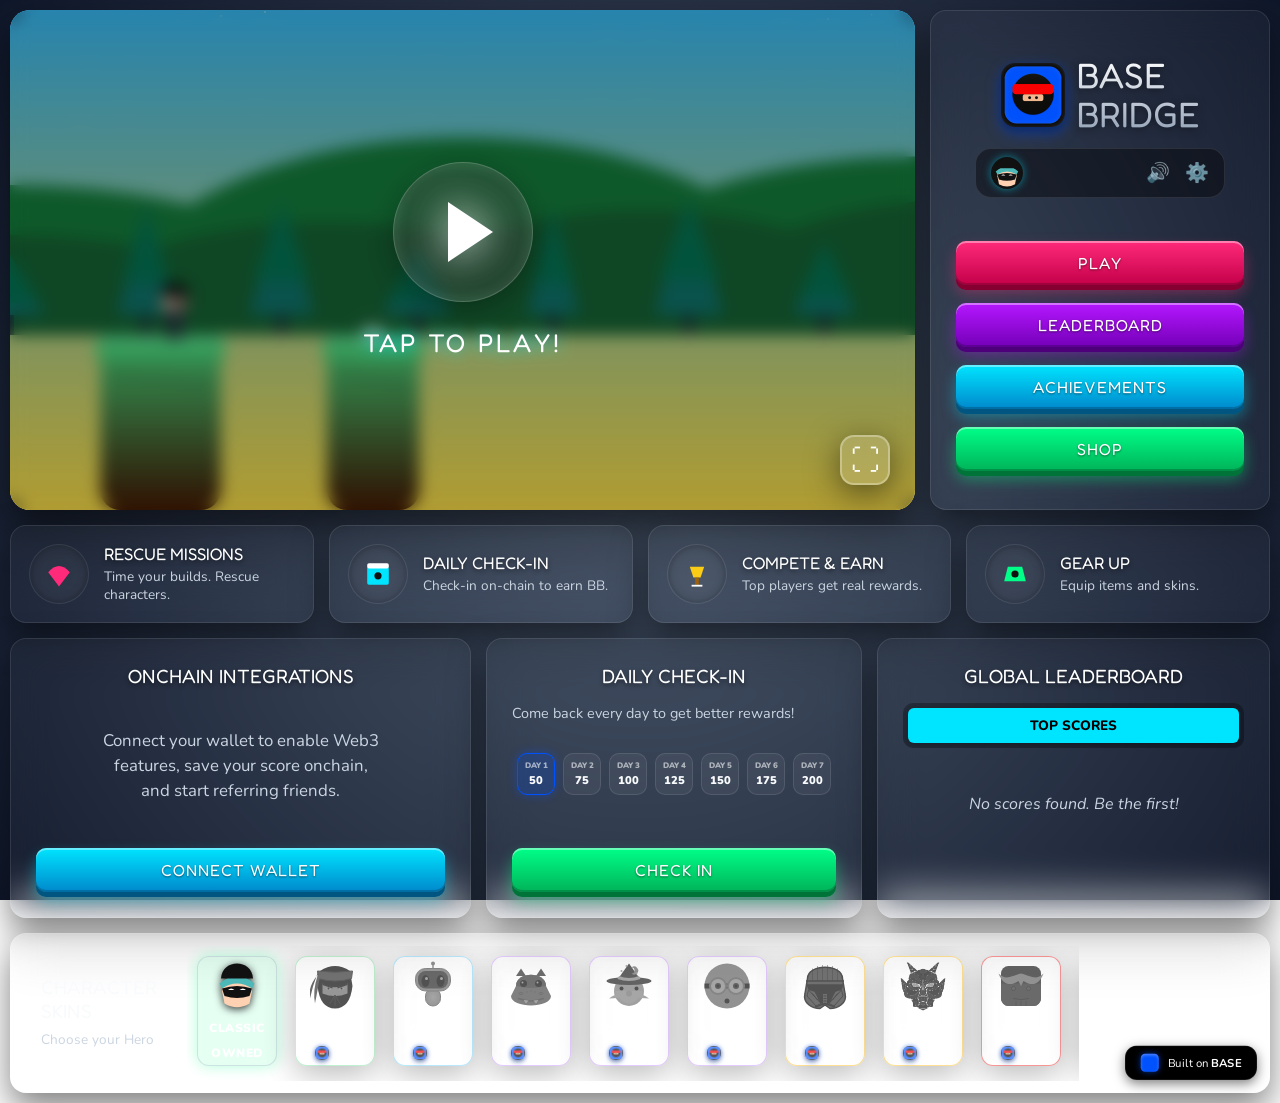
==== commit 091b9b88: "Add Base verification meta tag" ====
--- a/index.html
+++ b/index.html
@@ -2,6 +2,7 @@
 <html lang="en">
 <head>
 <meta name="viewport" content="width=device-width, initial-scale=1.0, maximum-scale=1.0, user-scalable=no, viewport-fit=cover">
+<meta name="base:app_id" content="69f0c4fbbe7ac0b217d53cab" />
 
 <title>Base Bridge</title>
 
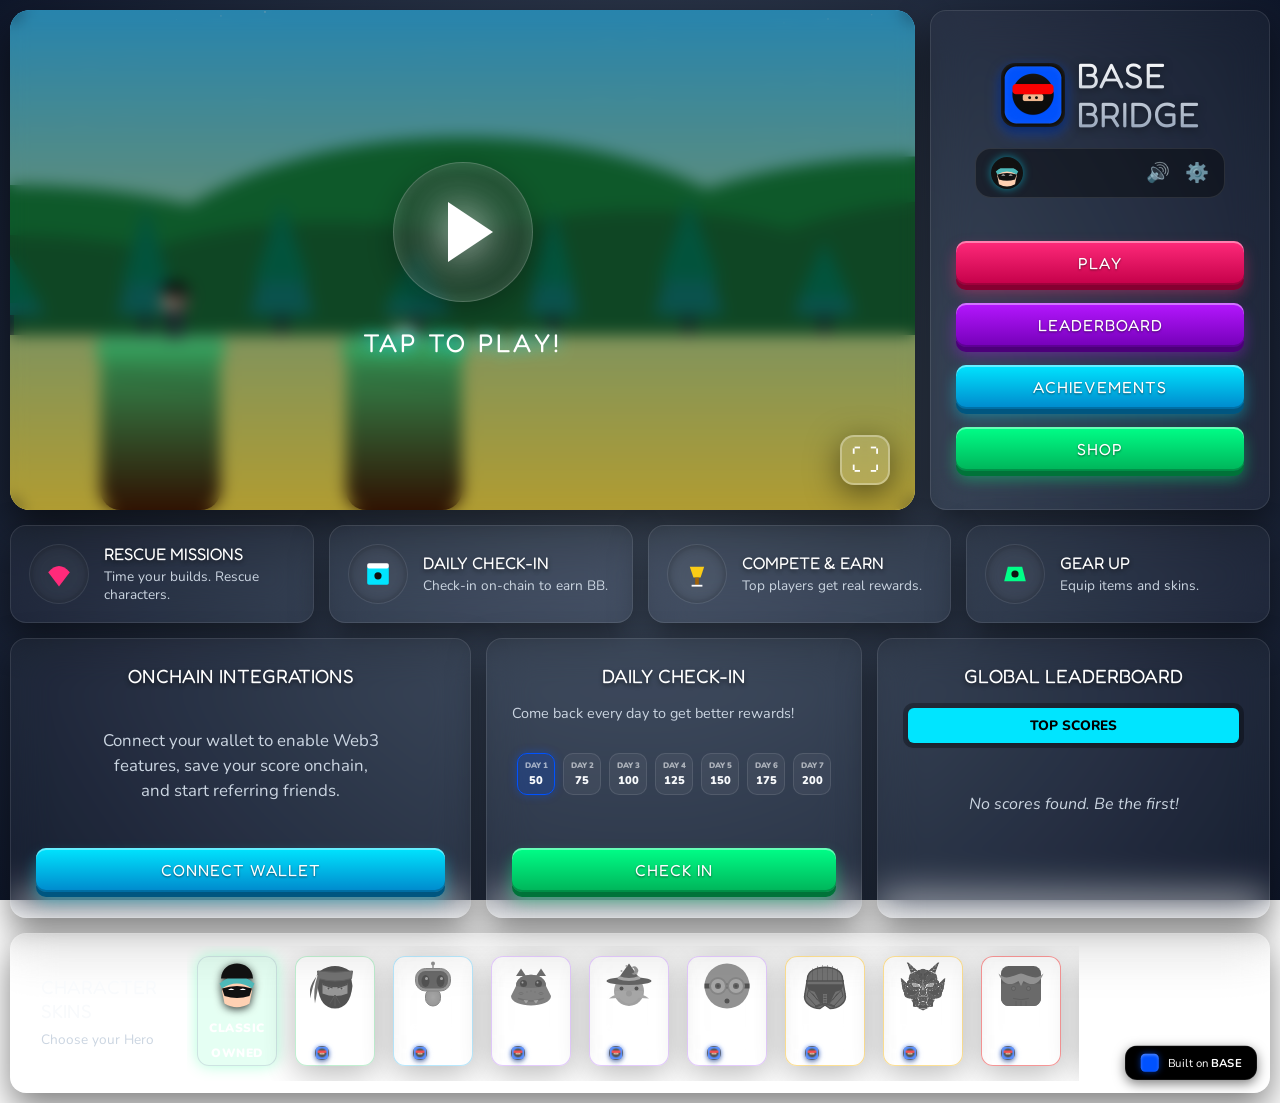
==== commit 97ee4d15: "Redesign Daily Modal, fix z-index issues, and add UTC reset countdown" ====
--- a/index.html
+++ b/index.html
@@ -28,20 +28,25 @@
 </head>
 <body>
   
-  <div id="modal-daily-calendar" class="modal-backdrop hidden" style="z-index: 99999 !important;" onclick="this.classList.add('hidden')">
-    <div style="position: absolute; top: 10px; left: 10px; color: rgba(255,255,255,0.2); font-size: 10px; pointer-events: none;">v17</div>
-    <div class="neon-modal" onclick="event.stopPropagation()">
-      <div class="neon-modal-header">
-        <div class="neon-title-box">DAILY CHECK-IN</div>
-        <button class="neon-close" onclick="document.getElementById('modal-daily-calendar').classList.add('hidden')">&times;</button>
-      </div>
+  <!-- Daily Rewards Modal (Standardized) -->
+  <div id="modal-daily-calendar" class="modal-backdrop hidden" onclick="window.closeModals()">
+    <div class="modal-card modal-large" onclick="event.stopPropagation()" style="background: rgba(13, 14, 33, 0.95); border: 1px solid rgba(0, 229, 255, 0.3); box-shadow: 0 0 30px rgba(0, 229, 255, 0.1);">
+      <div class="modal-close" onclick="window.closeModals()"></div>
+      <h2 style="margin-bottom: 25px; color: #00e5ff; text-shadow: 0 0 10px rgba(0, 229, 255, 0.5);">DAILY REWARDS</h2>
+      
       <div class="neon-cards-container" id="neon-cards-container"></div>
-      <div class="neon-timeline-container" id="neon-timeline-container">
+      
+      <div class="neon-timeline-container" id="neon-timeline-container" style="margin: 35px 0;">
         <div class="neon-timeline-line"></div>
         <div class="neon-timeline-nodes" id="neon-timeline-nodes"></div>
       </div>
-      <div class="neon-modal-footer" style="margin-top: 25px; text-align: center;">
-        <button class="btn neon-claim-btn" id="btn-claim-daily">CHECK IN TODAY</button>
+
+      <div id="daily-timer-container" style="margin-bottom: 25px; color: var(--text-dim); font-weight: 800; font-size: 1rem; text-align: center; background: rgba(0,0,0,0.3); padding: 12px; border-radius: 12px; border: 1px solid rgba(255,255,255,0.05);">
+        NEXT RESET IN: <span id="daily-countdown" style="color: #00e5ff; font-family: monospace; font-size: 1.2rem; margin-left: 8px;">--:--:--</span>
+      </div>
+
+      <div class="neon-modal-footer" style="text-align: center;">
+        <button class="btn btn-aaa btn-pink" id="btn-claim-daily" style="min-width: 220px; font-weight: 900; letter-spacing: 1px;">CHECK IN TODAY</button>
       </div>
     </div>
   </div>
--- a/css/styles.css
+++ b/css/styles.css
@@ -475,7 +475,7 @@
   justify-content: center;
   align-items: center;
   cursor: pointer;
-  z-index: 9999999;
+  z-index: 50;
   transition: all 0.2s cubic-bezier(0.4, 0, 0.2, 1);
   box-shadow: 0 8px 32px rgba(0,0,0,0.5);
 }
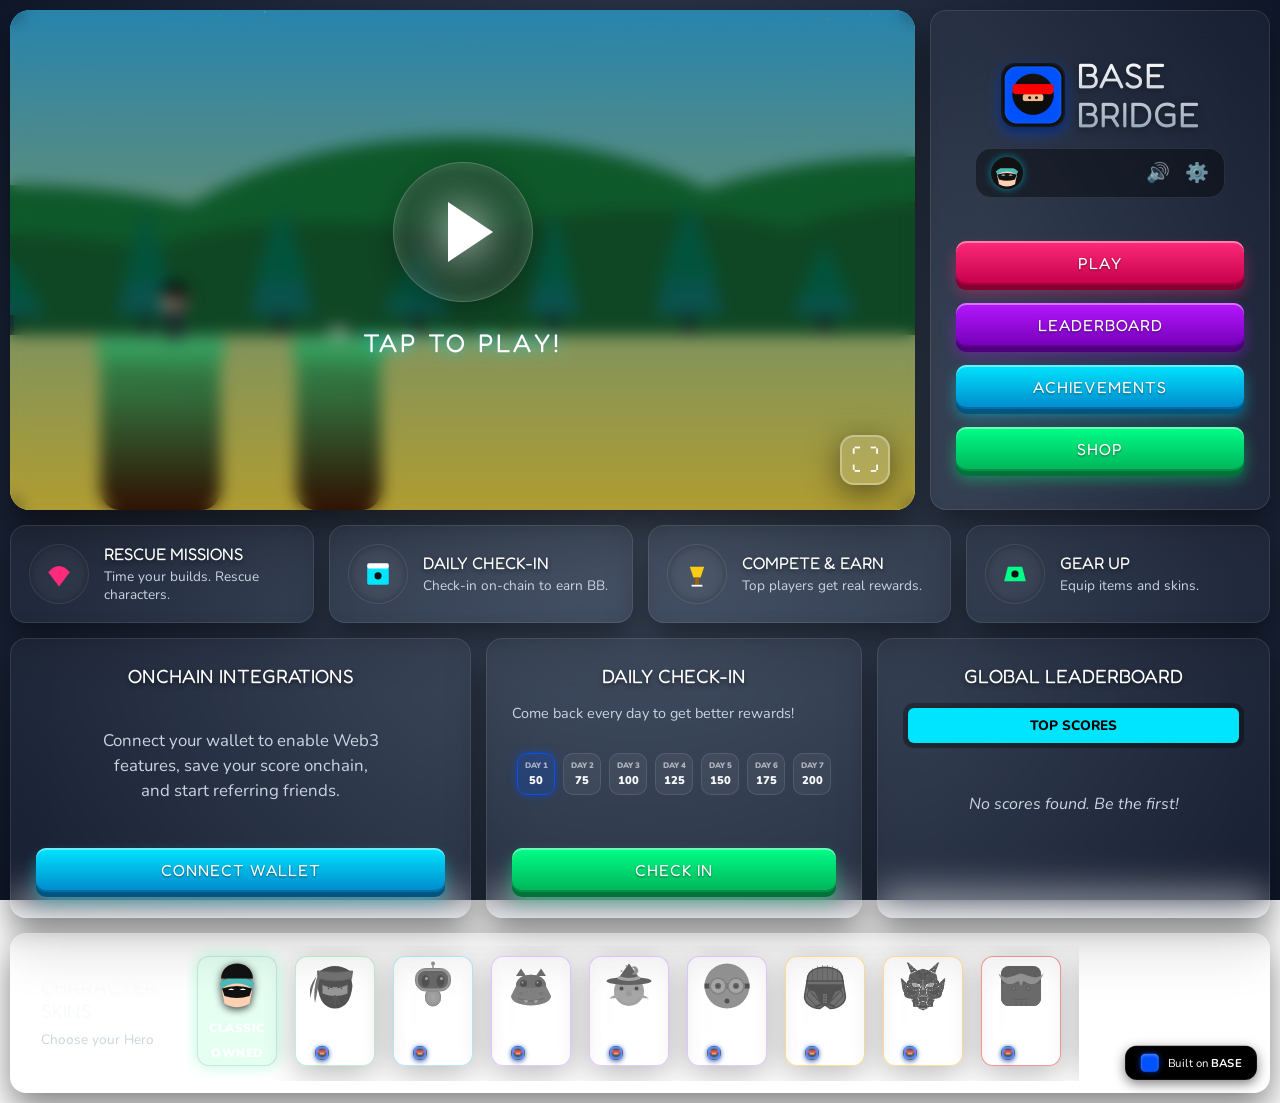
==== commit 83bb986c: "Optimize wallet requirement flow: Show centered info modal with 'CONNECT WALLET' action" ====
--- a/index.html
+++ b/index.html
@@ -252,7 +252,7 @@
       <div class="modal-close" onclick="window.closeModals()"></div>
       <h2 id="modal-info-title">Title</h2>
       <p id="modal-info-desc">Description</p>
-      <button class="btn btn-aaa btn-blue" onclick="window.closeModals()">OK</button>
+      <button class="btn btn-aaa btn-blue" id="modal-info-ok" style="margin-top:20px; width:100%;">OK</button>
     </div>
 
     <!-- Wallet Picker Modal -->
@@ -375,9 +375,21 @@
     };
 
     // Generic Info Modal Opener
-    window.showInfoModal = function(title, desc) {
+    window.showInfoModal = function(title, desc, btnText = "OK", btnAction = null) {
       document.getElementById('modal-info-title').innerText = title;
       document.getElementById('modal-info-desc').innerText = desc;
+      const okBtn = document.getElementById('modal-info-ok');
+      if (okBtn) {
+        okBtn.innerText = btnText;
+        okBtn.onclick = (e) => {
+          e.stopPropagation();
+          if (typeof btnAction === 'function') {
+            btnAction();
+          } else {
+            window.closeModals();
+          }
+        };
+      }
       document.getElementById('modal-info').classList.remove('hidden');
       document.getElementById('modal-backdrop').classList.remove('hidden');
     };
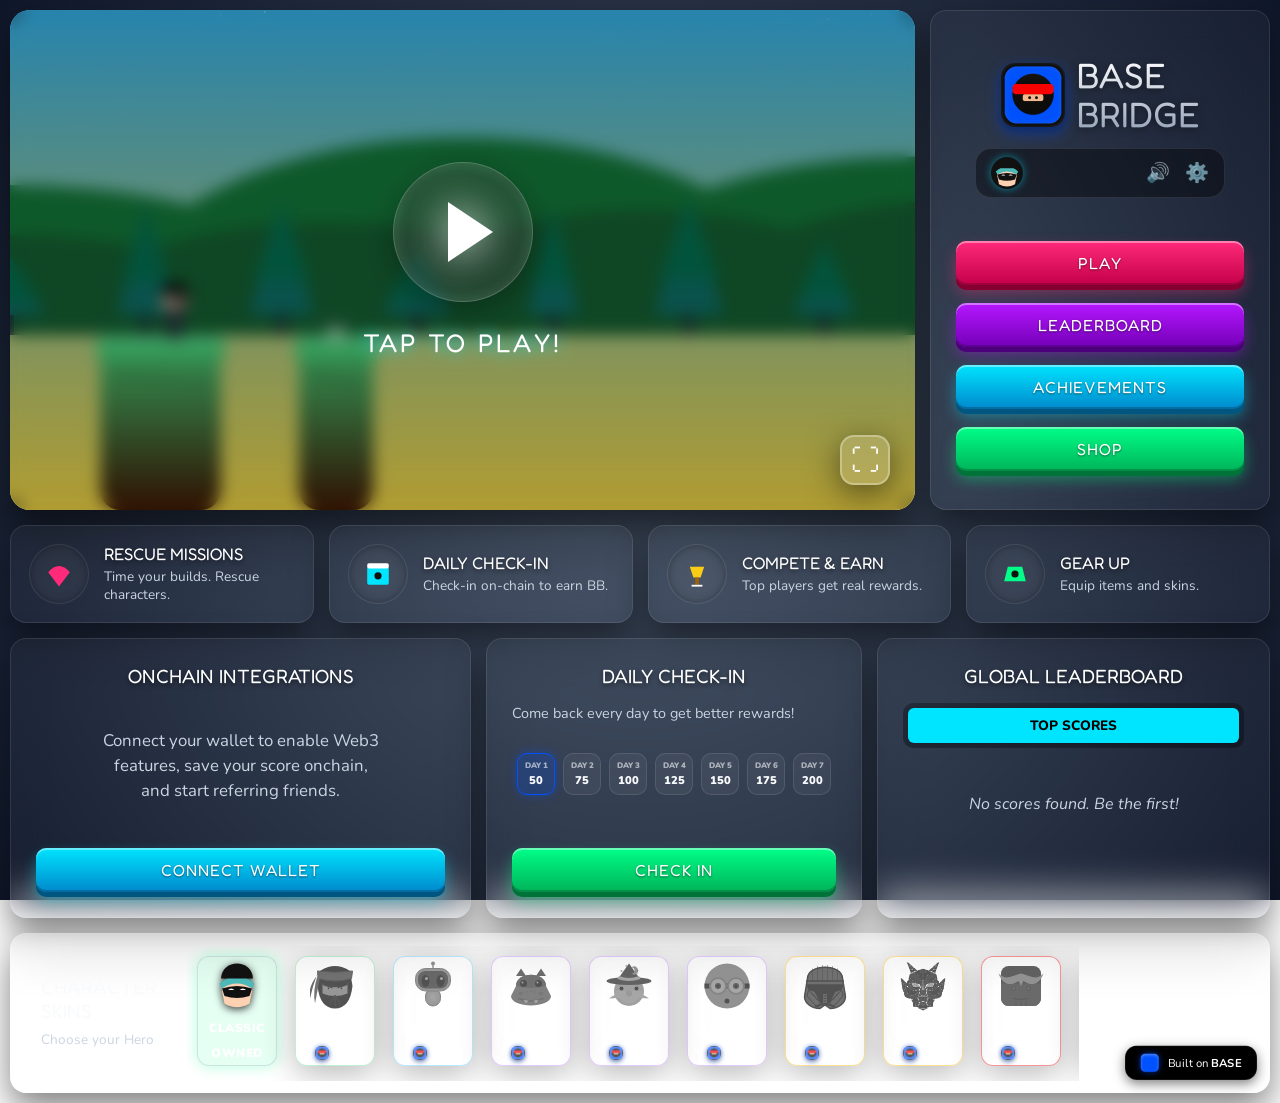
==== commit ed302efb: "Fix modal close buttons, center daily timeline, and refine WalletConnect return flow" ====
--- a/index.html
+++ b/index.html
@@ -249,7 +249,7 @@
     
     <!-- Info Modal -->
     <div id="modal-info" class="modal-card hidden" onclick="event.stopPropagation()">
-      <div class="modal-close" onclick="window.closeModals()"></div>
+      <div class="modal-close" id="modal-info-close" onclick="window.closeModals()"></div>
       <h2 id="modal-info-title">Title</h2>
       <p id="modal-info-desc">Description</p>
       <button class="btn btn-aaa btn-blue" id="modal-info-ok" style="margin-top:20px; width:100%;">OK</button>
@@ -366,7 +366,7 @@
   <script>
     // Global Modal Closer
     window.closeModals = function() {
-      document.querySelectorAll('.modal-card, .modal-backdrop, .modal-panel').forEach(el => el.classList.add('hidden'));
+      document.querySelectorAll('.modal-card, .modal-backdrop, .modal-panel, #modal-profile').forEach(el => el.classList.add('hidden'));
     };
 
     // Daily Modal Opener Helper
@@ -378,18 +378,27 @@
     window.showInfoModal = function(title, desc, btnText = "OK", btnAction = null) {
       document.getElementById('modal-info-title').innerText = title;
       document.getElementById('modal-info-desc').innerText = desc;
+      
+      const applyAction = (e) => {
+        if (e) e.stopPropagation();
+        if (typeof btnAction === 'function') {
+          btnAction();
+        } else {
+          window.closeModals();
+        }
+      };
+
       const okBtn = document.getElementById('modal-info-ok');
       if (okBtn) {
         okBtn.innerText = btnText;
-        okBtn.onclick = (e) => {
-          e.stopPropagation();
-          if (typeof btnAction === 'function') {
-            btnAction();
-          } else {
-            window.closeModals();
-          }
-        };
+        okBtn.onclick = applyAction;
       }
+
+      const closeBtn = document.getElementById('modal-info-close');
+      if (closeBtn) {
+        closeBtn.onclick = applyAction;
+      }
+
       document.getElementById('modal-info').classList.remove('hidden');
       document.getElementById('modal-backdrop').classList.remove('hidden');
     };
--- a/css/styles.css
+++ b/css/styles.css
@@ -593,8 +593,9 @@
   justify-content: center;
   align-items: center;
   transition: all 0.2s ease;
-  z-index: 100;
+  z-index: 1000;
   border: 1px solid rgba(255, 255, 255, 0.2);
+  pointer-events: auto;
 }
 .modal-close:hover {
   background: rgba(255, 255, 255, 0.2);
@@ -737,20 +738,47 @@
 .preview-desc { font-size: 1.1rem; color: #8892b0; line-height: 1.6; margin-bottom: 30px; flex: 1;}
 .preview-actions { display: flex; flex-direction: column; gap: 10px; margin-top: auto;}
 
-/* Responsive Base */
-@media (max-width: 1200px) {
-  .features-row { flex-wrap: wrap; }
-  .feature-card { min-width: calc(50% - 10px); }
-  .panels-row { flex-wrap: wrap; height: auto; }
-  .panel-card { min-width: calc(50% - 10px); height: 320px; }
-  .sf-right { position: relative; right: 0; bottom: 0; padding-left: 20px;}
-}
-@media (max-width: 900px) {
-  .top-row { flex-direction: column; height: auto; }
-  .game-card { height: 680px; flex: none; border-radius: 12px; }
-  .menu-card { width: 100%; }
-  .modal-shop-layout { flex-direction: column; }
-  .shop-left { width: 100%; height: 250px; border-right: none; border-bottom: 2px solid rgba(255,255,255,0.1);}
+/* --- IMPROVED MOBILE RESPONSIVENESS --- */
+@media screen and (max-width: 900px) {
+  #app { padding: 10px; }
+  
+  .top-row { flex-direction: column; height: auto !important; gap: 15px; }
+  .game-card { height: 450px !important; width: 100%; flex: none; border-radius: 12px; }
+  .menu-card { width: 100%; height: auto; padding: 15px; }
+  
+  .features-row { flex-direction: column; gap: 10px; }
+  .feature-card { width: 100% !important; min-width: 0; }
+  
+  .panels-row { flex-direction: column; height: auto !important; gap: 15px; }
+  .panel-card { width: 100% !important; min-width: 0; height: auto !important; min-height: 250px; padding: 15px; }
+  
+  .skins-footer { 
+    flex-direction: column; 
+    height: auto !important; 
+    padding: 20px; 
+    gap: 20px; 
+    text-align: center;
+  }
+  .sf-left, .sf-center, .sf-right { width: 100% !important; text-align: center; justify-content: center; }
+  .sf-left h3 { font-size: 1.5rem; text-align: center; }
+  .sf-center { flex-wrap: wrap; gap: 8px; justify-content: center; }
+  .skin-item { width: 50px; height: 50px; }
+  .sf-right { position: relative; margin-top: 10px; }
+  
+  /* Modal Scaling */
+  .modal-card { width: 95% !important; padding: 20px; max-height: 90vh; overflow-y: auto; }
+  .modal-large { width: 95% !important; height: auto !important; min-height: 50vh; }
+  
+  /* Daily Modal Fixes */
+  .neon-cards-container { flex-wrap: wrap; gap: 5px; }
+  .neon-card { flex: 1 1 calc(25% - 5px); min-width: 60px; }
+  .neon-timeline-container { display: none; } /* Hide timeline on mobile to save space */
+  
+  .modal-shop-layout { flex-direction: column; width: 95% !important; height: auto !important; max-height: 95vh; }
+  .shop-left { width: 100%; height: 200px; border-right: none; border-bottom: 1px solid rgba(255,255,255,0.1); }
+  .shop-right { padding: 20px; text-align: center; }
+  .shop-right h2 { text-align: center; font-size: 1.8rem; }
+  .preview-desc { text-align: center; font-size: 0.9rem; }
 }
 
 /* --- NEON DAILY CHECK-IN MODAL --- */
@@ -868,9 +896,10 @@
 
 .neon-timeline-container {
   position: relative;
-  width: 85%;
-  margin: 40px 0 20px 0;
+  width: 90%;
+  margin: 40px auto 25px auto;
   height: 30px;
+  padding: 0 25px;
 }
 
 .neon-timeline-line {
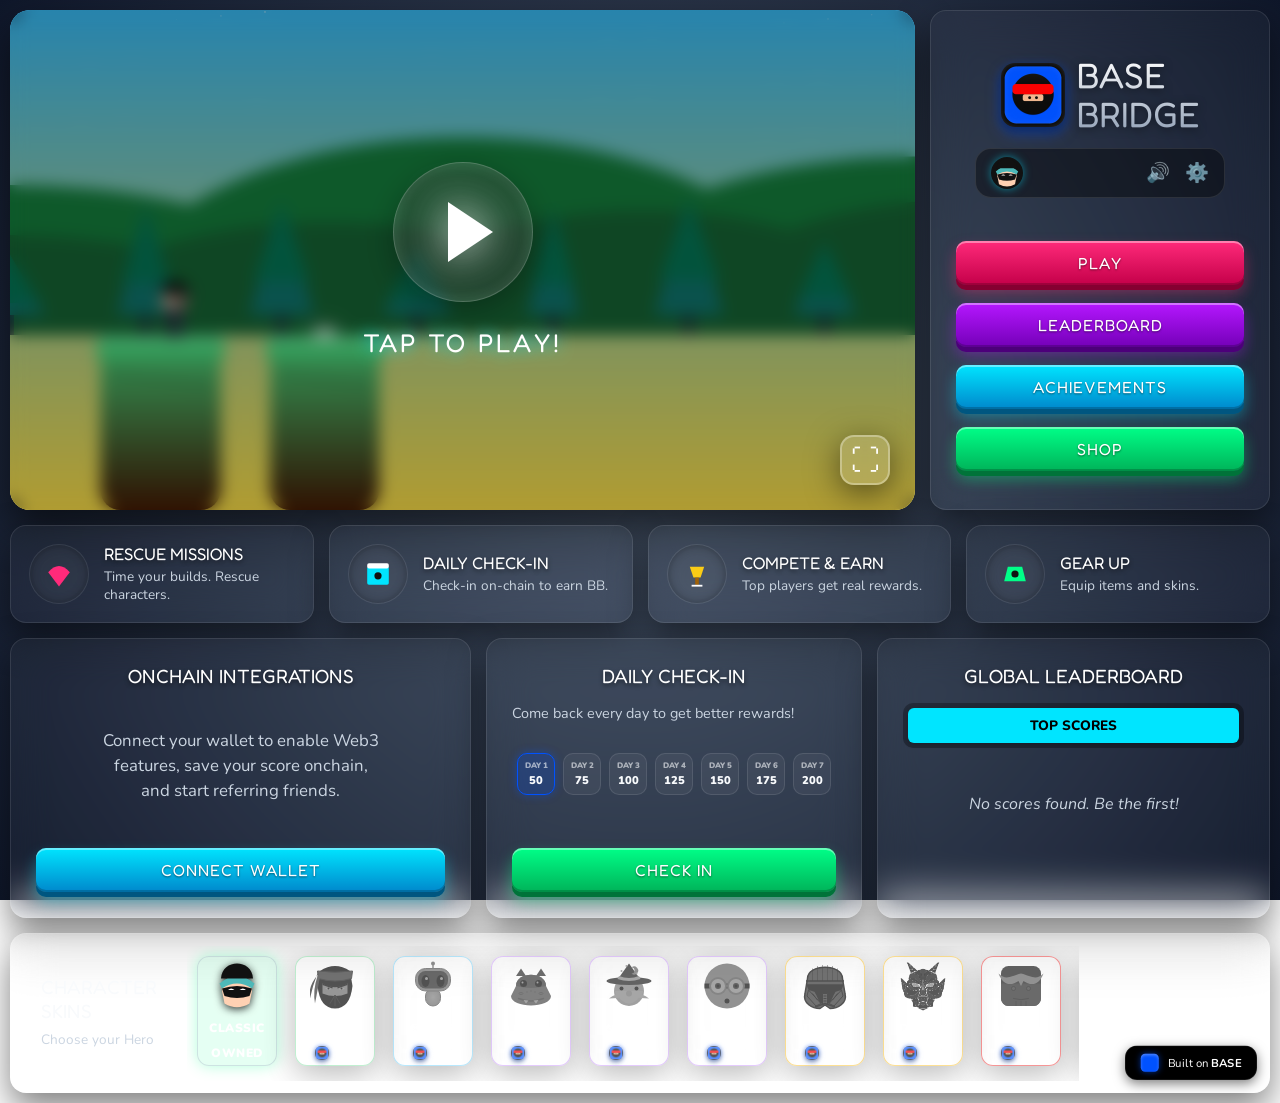
==== commit 2397bbba: "Fix mobile favicon/apple-touch-icon and implement horizontal scroll for character skins" ====
--- a/index.html
+++ b/index.html
@@ -7,6 +7,7 @@
 <title>Base Bridge</title>
 
 <link rel="icon" type="image/png" href="/favicon.png">
+<link rel="apple-touch-icon" href="/favicon.png">
 
 <script type="importmap">
   {
--- a/css/styles.css
+++ b/css/styles.css
@@ -761,9 +761,18 @@
   }
   .sf-left, .sf-center, .sf-right { width: 100% !important; text-align: center; justify-content: center; }
   .sf-left h3 { font-size: 1.5rem; text-align: center; }
-  .sf-center { flex-wrap: wrap; gap: 8px; justify-content: center; }
-  .skin-item { width: 50px; height: 50px; }
-  .sf-right { position: relative; margin-top: 10px; }
+  .sf-center { 
+    flex-wrap: nowrap !important; 
+    overflow-x: auto !important; 
+    justify-content: flex-start !important; 
+    padding: 15px 5px;
+    gap: 12px;
+    -webkit-overflow-scrolling: touch;
+    width: 100%;
+  }
+  .sf-center::-webkit-scrollbar { display: none; } /* Hide scrollbar for cleaner look */
+  .skin-item { flex-shrink: 0; width: 60px; height: 60px; }
+  .sf-right { position: relative; margin-top: 5px; width: 100%; display: flex; justify-content: center; }
   
   /* Modal Scaling */
   .modal-card { width: 95% !important; padding: 20px; max-height: 90vh; overflow-y: auto; }
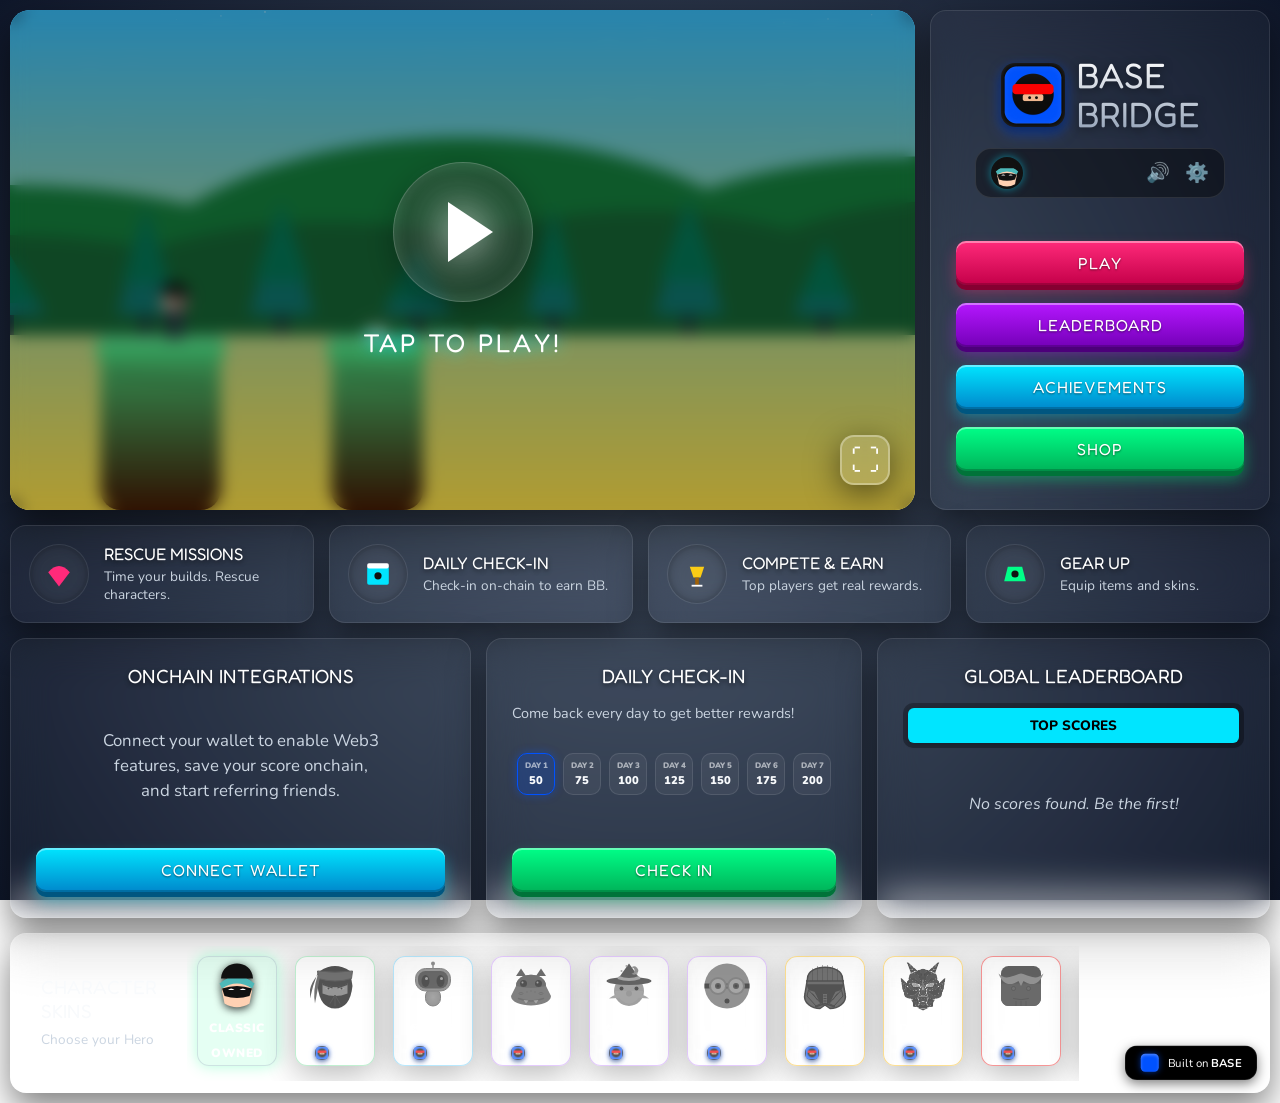
==== commit ee0b9472: "Fix daily modal blackout by correcting HTML structure and refine UTC reset timer" ====
--- a/index.html
+++ b/index.html
@@ -29,28 +29,8 @@
 </head>
 <body>
   
-  <!-- Daily Rewards Modal (Standardized) -->
-  <div id="modal-daily-calendar" class="modal-backdrop hidden" onclick="window.closeModals()">
-    <div class="modal-card modal-large" onclick="event.stopPropagation()" style="background: rgba(13, 14, 33, 0.95); border: 1px solid rgba(0, 229, 255, 0.3); box-shadow: 0 0 30px rgba(0, 229, 255, 0.1);">
-      <div class="modal-close" onclick="window.closeModals()"></div>
-      <h2 style="margin-bottom: 25px; color: #00e5ff; text-shadow: 0 0 10px rgba(0, 229, 255, 0.5);">DAILY REWARDS</h2>
-      
-      <div class="neon-cards-container" id="neon-cards-container"></div>
-      
-      <div class="neon-timeline-container" id="neon-timeline-container" style="margin: 35px 0;">
-        <div class="neon-timeline-line"></div>
-        <div class="neon-timeline-nodes" id="neon-timeline-nodes"></div>
-      </div>
-
-      <div id="daily-timer-container" style="margin-bottom: 25px; color: var(--text-dim); font-weight: 800; font-size: 1rem; text-align: center; background: rgba(0,0,0,0.3); padding: 12px; border-radius: 12px; border: 1px solid rgba(255,255,255,0.05);">
-        NEXT RESET IN: <span id="daily-countdown" style="color: #00e5ff; font-family: monospace; font-size: 1.2rem; margin-left: 8px;">--:--:--</span>
-      </div>
-
-      <div class="neon-modal-footer" style="text-align: center;">
-        <button class="btn btn-aaa btn-pink" id="btn-claim-daily" style="min-width: 220px; font-weight: 900; letter-spacing: 1px;">CHECK IN TODAY</button>
-      </div>
-    </div>
-  </div>
+  <!-- Legitimate Modal Container at bottom will handle this -->
+
 
   <div id="app">
     
@@ -248,6 +228,28 @@
   <!-- MODALS BACKDROP CONTAINER -->
   <div id="modal-backdrop" class="modal-backdrop hidden" onclick="window.closeModals()">
     
+    <!-- Daily Rewards Modal (Standardized) -->
+    <div id="modal-daily-calendar" class="modal-card modal-large hidden" onclick="event.stopPropagation()" style="background: rgba(13, 14, 33, 0.95); border: 1px solid rgba(0, 229, 255, 0.3); box-shadow: 0 0 30px rgba(0, 229, 255, 0.1);">
+      <div class="modal-close" onclick="window.closeModals()"></div>
+      <h2 style="margin-bottom: 25px; color: #00e5ff; text-shadow: 0 0 10px rgba(0, 229, 255, 0.5);">DAILY REWARDS</h2>
+      
+      <div class="neon-cards-container" id="neon-cards-container"></div>
+      
+      <div class="neon-timeline-container" id="neon-timeline-container" style="margin: 35px 0;">
+        <div class="neon-timeline-line"></div>
+        <div class="neon-timeline-nodes" id="neon-timeline-nodes"></div>
+      </div>
+
+      <div id="daily-timer-container" style="margin-bottom: 25px; color: var(--text-dim); font-weight: 800; font-size: 1rem; text-align: center; background: rgba(0,0,0,0.3); padding: 12px; border-radius: 12px; border: 1px solid rgba(255,255,255,0.05);">
+        NEXT RESET IN: <span id="daily-countdown" style="color: #00e5ff; font-family: monospace; font-size: 1.2rem; margin-left: 8px;">--:--:--</span>
+      </div>
+
+      <div class="neon-modal-footer" style="text-align: center;">
+        <button class="btn btn-aaa btn-pink" id="btn-claim-daily" style="min-width: 220px; font-weight: 900; letter-spacing: 1px;">CHECK IN TODAY</button>
+      </div>
+    </div>
+
+    
     <!-- Info Modal -->
     <div id="modal-info" class="modal-card hidden" onclick="event.stopPropagation()">
       <div class="modal-close" id="modal-info-close" onclick="window.closeModals()"></div>
@@ -373,6 +375,7 @@
     // Daily Modal Opener Helper
     window.openDailyModal = function() {
       document.getElementById('modal-daily-calendar').classList.remove('hidden');
+      document.getElementById('modal-backdrop').classList.remove('hidden');
     };
 
     // Generic Info Modal Opener
--- a/css/styles.css
+++ b/css/styles.css
@@ -755,23 +755,50 @@
   .skins-footer { 
     flex-direction: column; 
     height: auto !important; 
-    padding: 20px; 
-    gap: 20px; 
+    padding: 15px 0 !important; 
+    gap: 10px; 
     text-align: center;
+    overflow: hidden; /* Prevent horizontal bleed */
+    width: 100%;
   }
   .sf-left, .sf-center, .sf-right { width: 100% !important; text-align: center; justify-content: center; }
-  .sf-left h3 { font-size: 1.5rem; text-align: center; }
+  .sf-left h3 { font-size: 1.3rem; text-align: center; margin-bottom: 0; }
+  .sf-sub { font-size: 0.7rem; }
+  
   .sf-center { 
     flex-wrap: nowrap !important; 
     overflow-x: auto !important; 
     justify-content: flex-start !important; 
-    padding: 15px 5px;
+    padding: 15px 20px !important; /* Added side padding to prevent clipping at edges */
     gap: 12px;
     -webkit-overflow-scrolling: touch;
-    width: 100%;
+    width: auto !important;
+    display: flex;
   }
-  .sf-center::-webkit-scrollbar { display: none; } /* Hide scrollbar for cleaner look */
-  .skin-item { flex-shrink: 0; width: 60px; height: 60px; }
+  .sf-center::-webkit-scrollbar { display: none; }
+  
+  .skin-item { 
+    flex-shrink: 0; 
+    width: 75px !important; 
+    height: 110px !important; 
+    margin: 0 !important;
+    padding: 8px 5px !important;
+    border-radius: 14px !important;
+  }
+  .skin-avatar { 
+    width: 55px !important; 
+    height: 55px !important; 
+    font-size: 40px !important; 
+  }
+  .skin-item span { 
+    font-size: 0.55rem !important; 
+    margin-top: 6px !important; 
+    letter-spacing: 0.2px !important;
+  }
+  .skin-price { 
+    font-size: 0.5rem !important; 
+    gap: 2px !important; 
+  }
   .sf-right { position: relative; margin-top: 5px; width: 100%; display: flex; justify-content: center; }
   
   /* Modal Scaling */
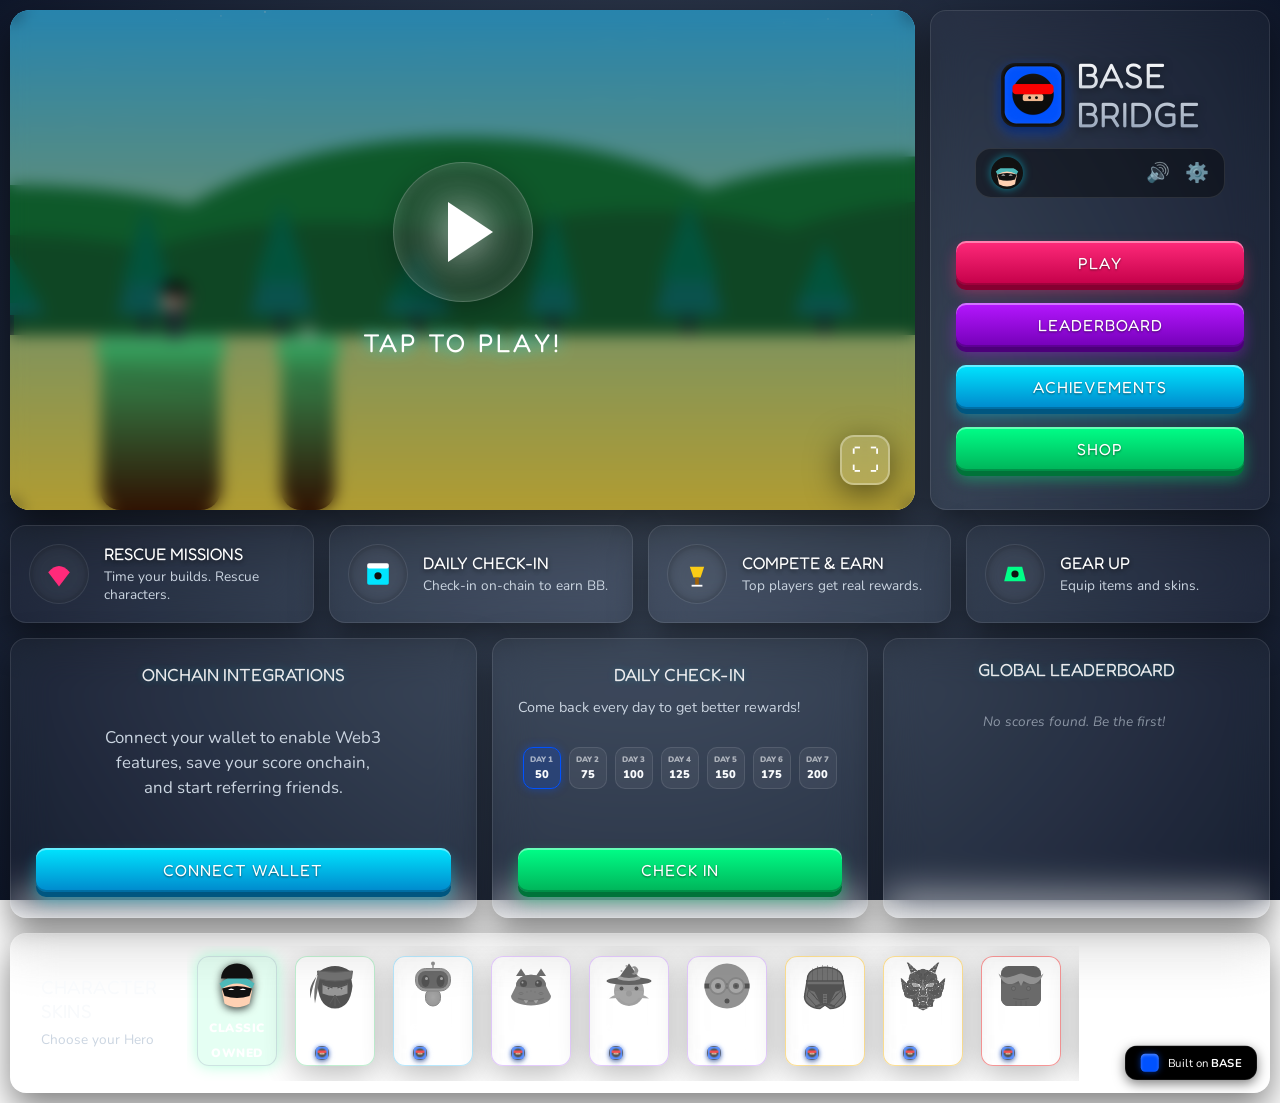
==== commit 06399030: "Redesign leaderboard and implement retroactive score migration" ====
--- a/index.html
+++ b/index.html
@@ -200,9 +200,6 @@
       <!-- Leaderboard -->
       <div class="panel-card glass-panel leaderboard-panel" id="leaderboard-section">
         <h3 class="panel-title">GLOBAL LEADERBOARD</h3>
-        <div class="lb-tabs">
-          <button class="lb-tab active">TOP SCORES</button>
-        </div>
         <div class="lb-rows" id="lb-rows-container">
           <div class="lb-empty">Play a game to see your scores here!</div>
         </div>
--- a/css/styles.css
+++ b/css/styles.css
@@ -293,20 +293,37 @@
 .dr-btn-wrapper { width: 100%; flex-shrink: 0; padding-bottom: 0;}
 
 /* Leaderboard */
-.leaderboard-panel { flex: 1; }
-.lb-tabs { display: flex; gap: 5px; margin-bottom: 15px; background: rgba(0,0,0,0.3); padding: 5px; border-radius: 10px; }
-.lb-tab { flex: 1; background: transparent; border: none; color: var(--text-dim); font-weight: 800; padding: 8px; border-radius: 6px; cursor: pointer; font-size: 0.85rem; }
-.lb-tab.active { background: #00e5ff; color: #000; box-shadow: 0 2px 5px rgba(0,0,0,0.2); }
-.lb-rows { display: flex; flex-direction: column; gap: 8px; overflow-y: auto; flex:1;}
-.lb-row { display: flex; justify-content: space-between; align-items: center; background: rgba(0,0,0,0.3); padding: 12px 15px; border-radius: 10px; border: 1px solid rgba(255,255,255,0.05);}
-.lb-rank { width: 28px; height: 28px; border-radius: 50%; display: flex; justify-content: center; align-items: center; font-family: 'Fredoka One'; font-size: 1rem; box-shadow: inset 0 0 5px rgba(0,0,0,0.5);}
-.rank-1 { background: #ffd700; color: #854d0e; }
-.rank-2 { background: #e2e8f0; color: #334155; }
-.rank-3 { background: #cd7f32; color: #fff; }
-.rank-4 { background: transparent; color: #fff; border: 1px solid rgba(255,255,255,0.2);}
-.lb-addr { font-family: monospace; color: #ccd6f6; flex: 1; margin-left: 15px; font-size: 1rem;}
-.lb-score { font-family: 'Fredoka One'; color: #00e5ff; font-size: 1.1rem;}
-.lb-empty { text-align: center; color: var(--text-dim); font-style: italic; margin-top: 30px; }
+.leaderboard-panel { flex: 1; padding: 20px; }
+.panel-title { font-size: 1.1rem; color: #fff; margin-bottom: 12px; text-align: center; text-shadow: 0 0 10px rgba(0,229,255,0.3); opacity: 0.9; }
+
+.lb-rows { display: flex; flex-direction: column; gap: 6px; overflow-y: auto; flex:1; padding-right: 4px; }
+.lb-rows::-webkit-scrollbar { width: 4px; }
+.lb-rows::-webkit-scrollbar-thumb { background: rgba(255,255,255,0.1); border-radius: 4px; }
+
+.lb-row { 
+  display: flex; justify-content: space-between; align-items: center; 
+  background: rgba(255,255,255,0.03); 
+  padding: 8px 12px; 
+  border-radius: 12px; 
+  border: 1px solid rgba(255,255,255,0.05);
+  transition: 0.2s;
+}
+.lb-row:hover { background: rgba(255,255,255,0.07); transform: scale(1.02); border-color: rgba(0,229,255,0.2); }
+
+.lb-rank { 
+  width: 24px; height: 24px; border-radius: 6px; 
+  display: flex; justify-content: center; align-items: center; 
+  font-family: 'Fredoka One'; font-size: 0.85rem; 
+  box-shadow: 0 2px 4px rgba(0,0,0,0.3);
+}
+.rank-1 { background: linear-gradient(135deg, #ffd700, #b8860b); color: #fff; text-shadow: 0 1px 2px rgba(0,0,0,0.5); }
+.rank-2 { background: linear-gradient(135deg, #e2e8f0, #94a3b8); color: #fff; text-shadow: 0 1px 2px rgba(0,0,0,0.5); }
+.rank-3 { background: linear-gradient(135deg, #cd7f32, #8b4513); color: #fff; text-shadow: 0 1px 2px rgba(0,0,0,0.5); }
+.rank-4 { background: rgba(0,0,0,0.3); color: #94a3b8; border: 1px solid rgba(255,255,255,0.1);}
+
+.lb-addr { font-family: 'Nunito'; font-weight: 700; color: #cbd5e1; flex: 1; margin-left: 12px; font-size: 0.85rem; letter-spacing: 0.2px; }
+.lb-score { font-family: 'Fredoka One'; color: #00e5ff; font-size: 1rem; text-shadow: 0 0 10px rgba(0,229,255,0.4); }
+.lb-empty { text-align: center; color: var(--text-dim); font-style: italic; margin-top: 20px; font-size: 0.85rem; opacity: 0.6; }
 
 /* --- SKINS FOOTER --- */
 .skins-footer { display: flex; justify-content: space-between; align-items: center; padding: 20px 30px; height: 160px; position: relative;}
@@ -561,7 +578,8 @@
   position: fixed; inset: 0; 
   background: rgba(0,0,0,0.85); 
   backdrop-filter: blur(15px); 
-  display: flex; justify-content: center; align-items: center; 
+  display: grid; 
+  place-items: center;
   z-index: 99999999; 
   animation: fadeIn 0.2s ease-out;
 }
@@ -579,7 +597,10 @@
   position: relative;
   overflow: visible;
   animation: slideUp 0.3s cubic-bezier(0.175, 0.885, 0.32, 1.275); 
-}
+  grid-area: 1 / 1;
+}
+#modal-info { z-index: 1000; }
+#modal-daily-calendar { z-index: 500; }
 .modal-close {
   position: absolute;
   top: 20px;
@@ -637,6 +658,7 @@
   flex-direction: column;
   position: relative;
   animation: slideUp 0.3s cubic-bezier(0.175, 0.885, 0.32, 1.275);
+  grid-area: 1 / 1;
 }
 
 .modal-header {
@@ -769,52 +791,97 @@
     flex-wrap: nowrap !important; 
     overflow-x: auto !important; 
     justify-content: flex-start !important; 
-    padding: 15px 20px !important; /* Added side padding to prevent clipping at edges */
+    padding: 15px 80px !important; /* Increased padding to move characters even further right */
     gap: 12px;
     -webkit-overflow-scrolling: touch;
-    width: auto !important;
+    width: 100% !important;
+    box-sizing: border-box !important;
     display: flex;
+    z-index: 5;
+    pointer-events: auto !important;
+    touch-action: pan-x;
+    border-bottom: 1px solid rgba(0, 229, 255, 0.2); 
+    box-shadow: 0 10px 15px -10px rgba(0, 229, 255, 0.2);
+    margin-bottom: 5px;
   }
   .sf-center::-webkit-scrollbar { display: none; }
   
   .skin-item { 
     flex-shrink: 0; 
-    width: 75px !important; 
-    height: 110px !important; 
+    width: 85px !important; 
+    height: 125px !important; 
     margin: 0 !important;
-    padding: 8px 5px !important;
-    border-radius: 14px !important;
+    padding: 10px 5px !important;
+    border-radius: 16px !important;
   }
   .skin-avatar { 
-    width: 55px !important; 
-    height: 55px !important; 
-    font-size: 40px !important; 
+    width: 60px !important; 
+    height: 60px !important; 
+    font-size: 45px !important; 
   }
   .skin-item span { 
-    font-size: 0.55rem !important; 
-    margin-top: 6px !important; 
+    font-size: 0.6rem !important; 
+    margin-top: 8px !important; 
     letter-spacing: 0.2px !important;
   }
   .skin-price { 
     font-size: 0.5rem !important; 
     gap: 2px !important; 
   }
-  .sf-right { position: relative; margin-top: 5px; width: 100%; display: flex; justify-content: center; }
-  
-  /* Modal Scaling */
-  .modal-card { width: 95% !important; padding: 20px; max-height: 90vh; overflow-y: auto; }
-  .modal-large { width: 95% !important; height: auto !important; min-height: 50vh; }
+  .sf-right { position: relative; margin-top: 5px; width: 100%; display: flex; justify-content: center; padding-right: 60px; box-sizing: border-box; }
+  
+  /* Game Over Mobile Scaling */
+  .game-overlay { 
+    padding: 20px 10px !important; 
+    justify-content: center !important; 
+    overflow-y: auto !important;
+    z-index: 100 !important;
+  }
+  .go-title { font-size: 1.5rem !important; margin-bottom: 5px !important; margin-top: 10px !important; }
+  .breakdown-box { padding: 10px !important; max-width: 270px !important; transform: scale(0.9); flex: none !important; }
+  .go-stat-row, .breakdown-row { padding: 3px 0 3px 12px !important; }
+  .go-stat-row strong, .breakdown-row strong { font-size: 1.0rem !important; }
+  .go-btn-wrapper { margin-top: 0 !important; transform: scale(0.85); gap: 5px !important; width: 100% !important; max-width: 240px !important; }
+  .go-btn-wrapper .btn { padding: 10px !important; font-size: 0.9rem !important; }
+  
+  .modal-card { width: 95% !important; padding: 15px !important; max-height: 85vh !important; overflow-y: auto !important; }
+  .modal-large { width: 95% !important; min-height: 0 !important; }
+  .modal-card h2 { font-size: 1.4rem !important; margin-bottom: 15px !important; }
+  
+  /* Shop / Equip Grid Mobile */
+  .equip-grid { grid-template-columns: repeat(2, 1fr) !important; gap: 10px !important; padding: 5px !important; }
+  .equip-card { padding: 10px !important; min-height: 140px !important; }
+  .equip-card-img { height: 60px !important; }
+  .equip-card h3 { font-size: 0.8rem !important; }
+  
+  /* Achievements Mobile */
+  .ach-tabs { gap: 5px !important; margin-bottom: 10px !important; }
+  .ach-tab { padding: 8px 10px !important; font-size: 0.7rem !important; }
+  .ach-card { padding: 10px !important; gap: 10px !important; }
+  .ach-icon { width: 40px !important; height: 40px !important; font-size: 1.2rem !important; }
+  .ach-info h4 { font-size: 0.8rem !important; }
+  .ach-info p { font-size: 0.7rem !important; }
   
   /* Daily Modal Fixes */
-  .neon-cards-container { flex-wrap: wrap; gap: 5px; }
-  .neon-card { flex: 1 1 calc(25% - 5px); min-width: 60px; }
-  .neon-timeline-container { display: none; } /* Hide timeline on mobile to save space */
+  .neon-cards-container { flex-wrap: wrap; gap: 8px !important; justify-content: center; }
+  .neon-card { flex: 0 0 calc(33% - 10px) !important; min-width: 80px !important; height: 100px !important; padding: 10px !important; }
+  .neon-card-day { font-size: 0.6rem !important; }
+  .neon-card-icon { font-size: 1.2rem !important; }
+  .neon-card-reward { font-size: 0.7rem !important; }
+  .neon-timeline-container { display: none !important; }
+  #daily-timer-container { font-size: 0.8rem !important; padding: 8px !important; margin-bottom: 15px !important; }
+  #daily-countdown { font-size: 1rem !important; }
+  #btn-claim-daily { min-width: 100% !important; padding: 12px !important; font-size: 1rem !important; }
   
   .modal-shop-layout { flex-direction: column; width: 95% !important; height: auto !important; max-height: 95vh; }
-  .shop-left { width: 100%; height: 200px; border-right: none; border-bottom: 1px solid rgba(255,255,255,0.1); }
-  .shop-right { padding: 20px; text-align: center; }
-  .shop-right h2 { text-align: center; font-size: 1.8rem; }
-  .preview-desc { text-align: center; font-size: 0.9rem; }
+  .shop-left { width: 100%; height: 320px; border-right: none; border-bottom: 1px solid rgba(255,255,255,0.1); }
+  .shop-right { padding: 10px 15px !important; text-align: center; }
+  .shop-right h2 { text-align: center; font-size: 1.3rem !important; margin-bottom: 5px !important; }
+  .preview-rarity { font-size: 0.7rem !important; margin: 0 !important; }
+  .preview-price { font-size: 1rem !important; margin-top: 5px !important; }
+  .preview-desc { text-align: center; font-size: 0.8rem !important; margin-top: 5px !important; line-height: 1.2 !important; }
+  .preview-actions { margin-top: 5px !important; gap: 8px !important; }
+  .preview-actions .btn { padding: 8px !important; font-size: 0.8rem !important; }
 }
 
 /* --- NEON DAILY CHECK-IN MODAL --- */
